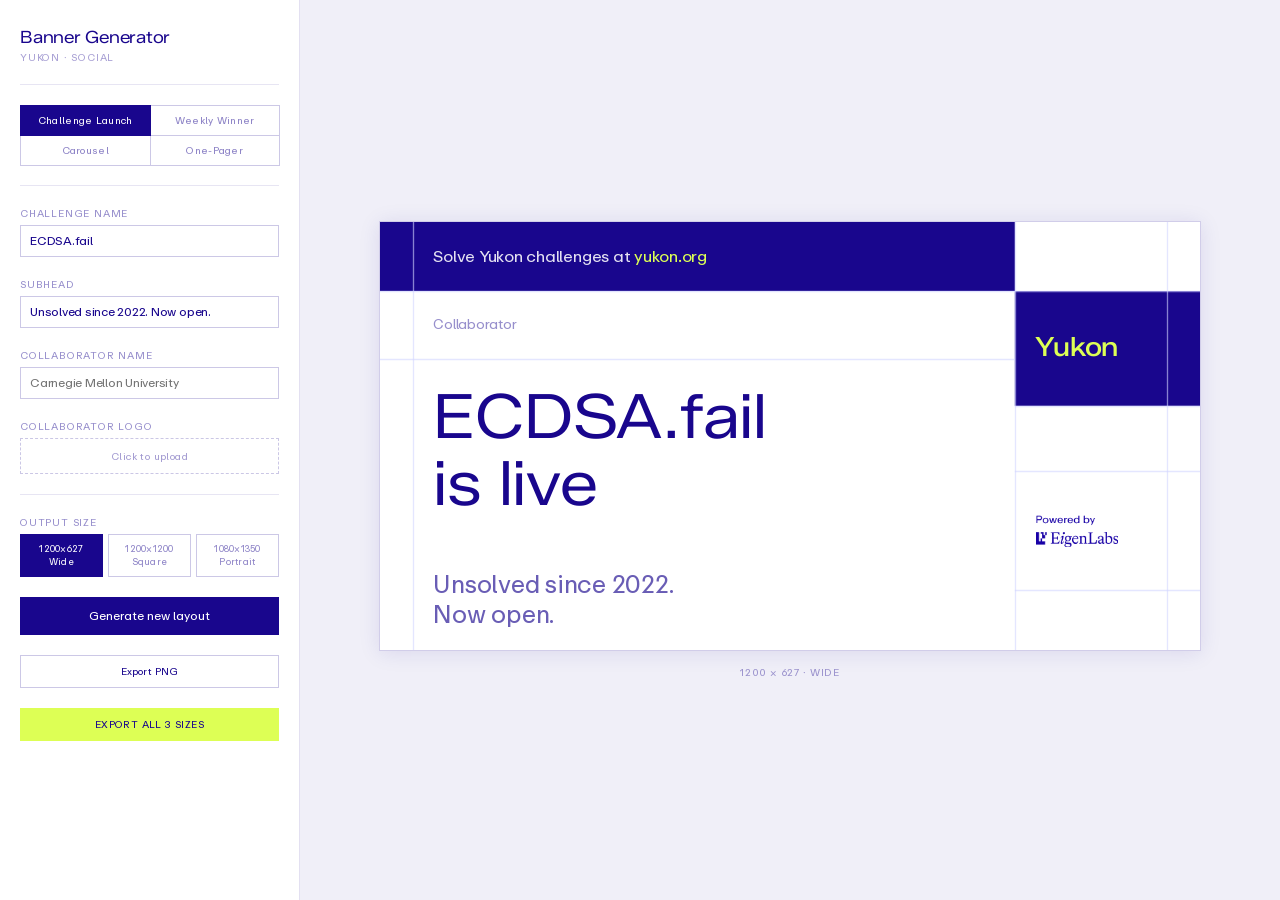
==== banner-generator.html @ fcaa17d2 "Fix carousel challenge name rendering and reduce body copy size - Replace hyphens with spaces in cha" ====
<!DOCTYPE html>
<html lang="en">
<head>
<meta charset="UTF-8">
<title>Yukon Banner Generator</title>
<style>
@font-face {
  font-family: 'Zalando Sans SemiExpanded';
  src: url('Zalando_Sans_SemiExpanded/ZalandoSansSemiExpanded-VariableFont_wght.ttf') format('truetype');
  font-weight: 100 900; font-style: normal;
}
@font-face {
  font-family: 'ABC Repro Variable';
  src: url('ABC Repro Variable/ABCReproVariable-Trial.woff2') format('woff2'),
       url('ABC Repro Variable/ABCReproVariable-Trial.ttf') format('truetype');
  font-weight: 100 900; font-style: normal;
}
@font-face {
  font-family: 'ABC Repro Mono Variable';
  src: url('ABC Repro Mono Variable/ABCReproMonoVariable-Trial.woff2') format('woff2'),
       url('ABC Repro Mono Variable/ABCReproMonoVariable-Trial.ttf') format('truetype');
  font-weight: 100 900; font-style: normal;
}
*, *::before, *::after { box-sizing: border-box; margin: 0; padding: 0; }
body {
  background: #f0eff8; color: #19068d;
  font-family: 'ABC Repro Variable', sans-serif;
  font-size: 12px; line-height: 1.4; letter-spacing: -0.02em;
  -webkit-font-smoothing: antialiased; min-height: 100vh;
}
.app { display: grid; grid-template-columns: 300px 1fr; min-height: 100vh; }
.sidebar {
  background: #fff; border-right: 1px solid rgba(25,6,141,0.12);
  padding: 28px 20px 32px; display: flex; flex-direction: column; gap: 20px;
  overflow-y: auto; position: sticky; top: 0; height: 100vh;
}
.brand { display: flex; flex-direction: column; gap: 3px; }
.brand-name { font-family: 'Zalando Sans SemiExpanded', sans-serif; font-size: 17px; font-weight: 400; line-height: 1.1; color: #19068d; }
.brand-sub { font-size: 10px; letter-spacing: 0.08em; text-transform: uppercase; color: rgba(25,6,141,0.38); }
hr { border: none; border-top: 1px solid rgba(25,6,141,0.1); }
.mode-tabs { display: grid; grid-template-columns: 1fr 1fr; }
.mode-btn {
  padding: 8px 5px; border: 1px solid rgba(25,6,141,0.22); background: #fff;
  color: rgba(25,6,141,0.5); font-family: 'ABC Repro Variable', sans-serif;
  font-size: 10px; letter-spacing: 0.03em; cursor: pointer; text-align: center;
  margin-right: -1px; margin-bottom: -1px;
}
.mode-btn.on { border-color: #19068d; background: #19068d; color: #fff; z-index: 1; position: relative; }
.field { display: flex; flex-direction: column; gap: 5px; }
.field label { font-size: 10px; letter-spacing: 0.08em; text-transform: uppercase; color: rgba(25,6,141,0.45); }
input[type="text"] {
  border: 1px solid rgba(25,6,141,0.22); background: #fff; color: #19068d;
  font-family: 'ABC Repro Variable', sans-serif; font-size: 12px; letter-spacing: -0.02em;
  padding: 7px 9px; outline: none; border-radius: 0; -webkit-appearance: none; width: 100%;
}
input[type="text"]:focus { border-color: #19068d; }
.size-row { display: flex; gap: 5px; }
.size-btn {
  flex: 1; padding: 7px 4px; border: 1px solid rgba(25,6,141,0.22); background: #fff;
  color: rgba(25,6,141,0.5); font-family: 'ABC Repro Variable', sans-serif;
  font-size: 9px; letter-spacing: 0.03em; cursor: pointer; text-align: center; line-height: 1.5;
}
.size-btn.on { border-color: #19068d; background: #19068d; color: #fff; }
.logo-drop {
  border: 1px dashed rgba(25,6,141,0.22); padding: 10px 12px; cursor: pointer;
  text-align: center; color: rgba(25,6,141,0.4); font-size: 10px; letter-spacing: 0.04em;
}
.logo-drop:hover { border-color: #19068d; }
.logo-thumb { max-height: 28px; max-width: 110px; display: block; margin: 7px auto 0; }
input[type="file"] { display: none; }
.btn-gen {
  width: 100%; padding: 11px; background: #19068d; color: #fff; border: none;
  font-family: 'ABC Repro Variable', sans-serif; font-size: 12px; cursor: pointer; letter-spacing: 0;
}
.btn-gen:hover { background: #0f0460; }
.btn-row { display: flex; gap: 6px; }
.btn-out {
  flex: 1; padding: 9px 6px; background: transparent; color: #19068d;
  border: 1px solid rgba(25,6,141,0.22); font-family: 'ABC Repro Variable', sans-serif;
  font-size: 10px; cursor: pointer; letter-spacing: 0.02em; text-align: center;
}
.btn-out:hover { border-color: #19068d; background: rgba(25,6,141,0.04); }
.btn-all {
  width: 100%; padding: 10px; background: #DDFF55; color: #19068d; border: none;
  font-family: 'ABC Repro Variable', sans-serif; font-size: 10px; cursor: pointer;
  letter-spacing: 0.04em; text-transform: uppercase;
}
.btn-all:hover { background: #ccee44; }
.main {
  display: flex; flex-direction: column; align-items: center; justify-content: center;
  padding: 32px 24px; min-height: 100vh; gap: 14px;
}
.canvas-wrap { line-height: 0; }
#preview {
  display: block; max-width: 100%; max-height: calc(100vh - 100px);
  border: 1px solid rgba(25,6,141,0.14); box-shadow: 0 2px 20px rgba(25,6,141,0.1);
}
.preview-meta {
  font-size: 10px; letter-spacing: 0.06em; text-transform: uppercase;
  color: rgba(25,6,141,0.4); text-align: center;
}
/* Winner form styles */
.winner-inputs { display: flex; flex-direction: column; gap: 5px; }
.winner-row { display: grid; grid-template-columns: 22px 1fr 60px 64px; gap: 4px; align-items: center; }
.winner-rank { font-size: 10px; color: rgba(25,6,141,0.4); text-align: center; }
.winner-row input { padding: 5px 7px; font-size: 11px; }
.raffle-row { display: grid; grid-template-columns: 1fr 64px; gap: 4px; align-items: center; margin-bottom: 4px; }
.raffle-row input { padding: 5px 7px; font-size: 11px; }
.raffle-del {
  background: transparent; border: 1px solid rgba(25,6,141,0.18); color: rgba(25,6,141,0.4);
  cursor: pointer; font-size: 13px; line-height: 1; padding: 3px 5px; font-family: inherit;
}
.raffle-del:hover { border-color: #19068d; color: #19068d; }
.btn-add {
  background: transparent; border: 1px dashed rgba(25,6,141,0.22); color: rgba(25,6,141,0.5);
  cursor: pointer; font-family: 'ABC Repro Variable', sans-serif; font-size: 10px;
  padding: 6px 10px; width: 100%; letter-spacing: 0.02em; margin-top: 2px;
}
.btn-add:hover { border-color: #19068d; color: #19068d; }
</style>
</head>
<body>
<div class="app">

<aside class="sidebar">
  <div class="brand">
    <div class="brand-name">Banner Generator</div>
    <div class="brand-sub">Yukon · Social</div>
  </div>
  <hr>
  <div class="mode-tabs">
    <button class="mode-btn on" data-mode="launch"    onclick="setMode('launch')">Challenge Launch</button>
    <button class="mode-btn"    data-mode="winner"   onclick="setMode('winner')">Weekly Winner</button>
    <button class="mode-btn"    data-mode="carousel" onclick="setMode('carousel')">Carousel</button>
    <button class="mode-btn"    data-mode="onepager" onclick="setMode('onepager')">One-Pager</button>
  </div>
  <hr>

  <!-- Challenge Launch fields -->
  <div id="launchFields" style="display:flex;flex-direction:column;gap:20px;">
    <div class="field">
      <label>Challenge name</label>
      <input type="text" id="fName" placeholder="ECDSA.fail" value="ECDSA.fail">
    </div>
    <div class="field">
      <label>Subhead</label>
      <input type="text" id="fSub" placeholder="Unsolved since 2022. Now open." value="Unsolved since 2022. Now open.">
    </div>
    <div class="field">
      <label>Collaborator name</label>
      <input type="text" id="fCollab" placeholder="Carnegie Mellon University" value="">
    </div>
    <div class="field">
      <label>Collaborator logo</label>
      <div class="logo-drop" id="logoDrop" onclick="document.getElementById('logoFile').click()">
        <span id="logoLabel">Click to upload</span>
        <img id="logoThumb" class="logo-thumb" style="display:none">
      </div>
      <input type="file" id="logoFile" accept="image/*">
      <div id="logoControls" style="display:none;margin-top:7px;">
        <div style="display:flex;align-items:center;gap:8px;">
          <span style="font-size:10px;color:rgba(25,6,141,0.5);white-space:nowrap;">Logo size</span>
          <input type="range" id="logoScale" min="50" max="300" value="100" step="5" style="flex:1;" oninput="document.getElementById('logoScaleVal').textContent=this.value+'%';rerender()">
          <span id="logoScaleVal" style="font-size:10px;color:rgba(25,6,141,0.5);width:32px;">100%</span>
        </div>
        <button id="logoRemove" onclick="removeCollabLogo()" style="margin-top:5px;padding:4px 10px;font-size:11px;border:1px solid #c00;color:#c00;background:none;border-radius:3px;cursor:pointer;">Remove logo</button>
      </div>
    </div>
  </div>

  <!-- Weekly Winner fields -->
  <div id="winnerFields" style="display:none;flex-direction:column;gap:20px;">
    <div class="field">
      <label>Date range</label>
      <input type="text" id="wDate" placeholder="Aug 12 – Aug 20" value="Aug 12 – Aug 20">
    </div>
    <div class="field">
      <label>Top winners</label>
      <div class="winner-inputs">
        <div class="winner-row">
          <span class="winner-rank">#1</span>
          <input type="text" id="w1h" placeholder="@handle" value="@i34-9">
          <input type="text" id="w1p" placeholder="$3,500" value="$3,500">
          <input type="text" id="w1pts" placeholder="12,869" value="12,869">
        </div>
        <div class="winner-row">
          <span class="winner-rank">#2</span>
          <input type="text" id="w2h" placeholder="@handle" value="@newjordan">
          <input type="text" id="w2p" placeholder="$2,000" value="$2,000">
          <input type="text" id="w2pts" placeholder="6,937" value="6,937">
        </div>
        <div class="winner-row">
          <span class="winner-rank">#3</span>
          <input type="text" id="w3h" placeholder="@handle" value="@welttowelt">
          <input type="text" id="w3p" placeholder="$1,500" value="$1,500">
          <input type="text" id="w3pts" placeholder="5,469" value="5,469">
        </div>
      </div>
    </div>
    <div class="field">
      <label>Raffle winners ($1,000 each)</label>
      <div id="raffleList"></div>
    </div>
  </div>

  <!-- Carousel fields -->
  <div id="carouselFields" style="display:none;flex-direction:column;gap:14px;">
    <div style="font-size:11px;color:rgba(25,6,141,0.6);line-height:1.5;">
      <span id="carouselCount">—</span>
    </div>
    <div style="display:flex;align-items:center;gap:6px;">
      <button class="btn-out" onclick="carouselPrev()" style="padding:7px 14px;font-size:13px;">←</button>
      <span id="carouselFrameLabel" style="flex:1;text-align:center;font-size:10px;color:rgba(25,6,141,0.5);line-height:1.4;"></span>
      <button class="btn-out" onclick="carouselNext()" style="padding:7px 14px;font-size:13px;">→</button>
    </div>
    <button class="btn-out" onclick="fetchChallenges()" style="font-size:10px;padding:6px 10px;">↻ Refresh from yukon.org</button>
  </div>

  <!-- One-Pager fields -->
  <div id="onepagerFields" style="display:none;flex-direction:column;gap:10px;">
    <div style="font-size:11px;color:rgba(25,6,141,0.6);line-height:1.5;">
      Fixed 1200×627. Compact layout (name only) auto-activates at 8+ challenges.
    </div>
    <div id="onepagerInfo" style="font-size:10px;color:rgba(25,6,141,0.4);"></div>
    <button class="btn-out" onclick="fetchChallenges()" style="font-size:10px;padding:6px 10px;">↻ Refresh from yukon.org</button>
  </div>

  <hr>
  <div class="field" id="sizeField">
    <label>Output size</label>
    <div class="size-row">
      <button class="size-btn on" data-sz="wide"     onclick="setSize('wide')">1200×627<br>Wide</button>
      <button class="size-btn"    data-sz="square"   onclick="setSize('square')">1200×1200<br>Square</button>
      <button class="size-btn"    data-sz="portrait" onclick="setSize('portrait')">1080×1350<br>Portrait</button>
    </div>
  </div>
  <button class="btn-gen" id="btnGen" onclick="generate()">Generate new layout</button>
  <div class="btn-row">
    <button class="btn-out" onclick="exportCurrent()">Export PNG</button>
  </div>
  <button class="btn-all" onclick="exportAll()">Export all 3 sizes</button>
</aside>

<main class="main">
  <div class="canvas-wrap"><canvas id="preview"></canvas></div>
  <div class="preview-meta" id="pmeta">1200 × 627 · Wide</div>
</main>

</div>
<script>
// ── Brand tokens ──────────────────────────────────────────────────────────────
const C = {
  indigo: '#19068d',
  winnerBg: '#1800a6',
  winnerRow: '#150090',
  winnerBorder: '#323dd8',
  lime:   '#DDFF55',
  white:  '#ffffff',
  grid:   'rgba(210,213,255,0.6)',
  raffleUrl: 'rgba(177,164,255,0.64)',
};
const F = {
  disp: "'Zalando Sans SemiExpanded', sans-serif",
  body: "'ABC Repro Variable', sans-serif",
  mono: "'ABC Repro Mono Variable', monospace",
};
const EXPORT_SCALE = 4;

const SIZES = {
  wide:     { w: 1200, h: 627,  label: '1200 × 627 · Wide' },
  square:   { w: 1200, h: 1200, label: '1200 × 1200 · Square' },
  portrait: { w: 1080, h: 1350, label: '1080 × 1350 · Portrait' },
};

// ── State ─────────────────────────────────────────────────────────────────────
let activeMode       = 'launch';
let activeSz         = 'wide';
let collabImg        = null;
let eigenImg         = null;
let poweredByImg     = null;
let currentLayout    = null;
let fontsReady       = false;
let challenges       = [];
let carouselFrameIdx = 0;

// ── Randomisation helpers ─────────────────────────────────────────────────────
const rnd    = (a, b) => a + Math.random() * (b - a);
const rndInt = (a, b) => Math.floor(rnd(a, b + 0.999));
const pick   = arr   => arr[Math.floor(Math.random() * arr.length)];

// ── Layout generation (Challenge Launch) ─────────────────────────────────────
// ym always anchors the sidebar. One of {em, co} is placed in the right column
// so all three tiles land in genuinely different canvas regions every generation.
// Every grid line terminates at a canvas edge — no floating ends.
function generateLayout(szId) {
  const { w, h } = SIZES[szId];
  const PAD = 48;

  const TS = szId === 'wide'
    ? { hl: 90,  sh: 36, sm: 24, co: 20, wm: 39 }
    : szId === 'square'
    ? { hl: 108, sh: 43, sm: 24, co: 23, wm: 49 }
    : { hl: 100, sh: 40, sm: 24, co: 23, wm: 45 };

  const sbSide  = pick(['left', 'right']);
  const ctaSide = pick(['top', 'bottom']);

  const sbRange  = { wide: [240, 320], square: [280, 380], portrait: [260, 350] }[szId];
  const ctaRange = { wide: [85, 105],  square: [100, 140], portrait: [100, 140] }[szId];

  const sbW  = rndInt(...sbRange);
  const ctaH = rndInt(...ctaRange);

  const sbX          = sbSide === 'left' ? 0 : w - sbW;
  const sbEdge       = sbSide === 'left' ? sbW : sbX;
  const hlX          = sbSide === 'left' ? sbW : 0;
  const hlW          = w - sbW;
  const ctaY         = ctaSide === 'bottom' ? h - ctaH : 0;
  const ctaBoundaryY = ctaSide === 'bottom' ? h - ctaH : ctaH;
  const sbY          = ctaSide === 'top'    ? ctaH : 0;
  const ncH          = h - ctaH;

  // ── Tile distribution ─────────────────────────────────────────────────────────
  // ym stays in the sidebar. em always stays in the sidebar (narrower cell).
  // co goes to the right column so the three tiles span both halves of the canvas.
  const emInRight   = false;
  const sidebarTile = emInRight ? 'co' : 'em';
  const rightTile   = emInRight ? 'em' : 'co';

  // ── Section counts — target 9 or 10 total cells ──────────────────────────────
  const nLeftEmpty  = rndInt(1, 2); // empty rows in sidebar
  // nRightEmpty is deferred until after hlSectionH so we know the actual space available
  const nLeft       = 2 + nLeftEmpty;  // ym + sidebarTile + empties (3–4)
  const totalTarget = rndInt(9, 10);

  // ── Headline section height ────────────────────────────────────────────────────
  const textBlockMinH = Math.ceil(
    PAD + TS.hl * 0.75
    + TS.hl * 1.08 * 2
    + 32
    + TS.sh * 1.2 * 2
    + 24
  );
  const rightTileMinH = Math.max(100, Math.round(ncH * 0.12));
  const areaMinH   = Math.round(0.40 * w * h / hlW);
  const areaMaxH   = Math.round(0.55 * w * h / hlW);
  const minHlH     = Math.max(areaMinH, textBlockMinH);
  const maxHlH     = Math.min(areaMaxH, ncH - rightTileMinH, Math.round(h * 0.84));
  const hlSectionH = Math.min(
    rndInt(Math.min(minHlH, maxHlH), Math.max(minHlH, maxHlH)),
    ncH - rightTileMinH
  );

  // ── Right column: headline + one content tile + empty sections ────────────────
  const rightRemH = ncH - hlSectionH;
  // Determine nRightEmpty based on actual remaining space (each empty needs ≥48px)
  const nRightEmpty = Math.min(rndInt(1, 2), Math.max(0, Math.floor((rightRemH - rightTileMinH) / 48)));
  const nRight      = 2 + nRightEmpty;
  const nVSplits    = Math.max(0, totalTarget - nLeft - nRight - 1);
  const rightTileH  = Math.max(rightTileMinH, Math.min(
    Math.round(rightRemH * rnd(0.40, 0.65)),
    rightRemH - nRightEmpty * 48
  ));
  const rightEmptyTH = Math.max(0, rightRemH - rightTileH);
  const rightEW = Array.from({ length: nRightEmpty }, () => rnd(0.4, 1.6));
  const totalREW = rightEW.reduce((a, b) => a + b, 0) || 1;
  const rightEH = rightEW.map(wt => Math.round(rightEmptyTH * wt / totalREW));
  if (rightEH.length > 0) rightEH[rightEH.length - 1] += rightEmptyTH - rightEH.reduce((a, b) => a + b, 0);

  // Shuffle right column order; prevent headline from being the very last section
  const rTypes = ['hl', rightTile, ...Array(nRightEmpty).fill('empty')];
  for (let i = rTypes.length - 1; i > 0; i--) {
    const j = Math.floor(Math.random() * (i + 1));
    [rTypes[i], rTypes[j]] = [rTypes[j], rTypes[i]];
  }
  if (rTypes[rTypes.length - 1] === 'hl' && rTypes.length > 2) {
    const si = Math.floor(Math.random() * (rTypes.length - 1));
    [rTypes[rTypes.length - 1], rTypes[si]] = [rTypes[si], rTypes[rTypes.length - 1]];
  }

  let ry = sbY, rei = 0;
  const rightSections = rTypes.map(type => {
    const secH = type === 'hl' ? hlSectionH
               : type === rightTile ? rightTileH
               : rightEH[rei++];
    const sec = { type, y: ry, h: secH };
    ry += secH;
    return sec;
  });
  const hlSect        = rightSections.find(s => s.type === 'hl');
  const rightTileSect = rightSections.find(s => s.type === rightTile);

  // ── Left column: ym + one content tile + empty sections ───────────────────────
  const nLBefore = rndInt(0, Math.min(2, nLeftEmpty));
  const nLRem1   = nLeftEmpty - nLBefore;
  const nLMid    = rndInt(0, Math.min(1, nLRem1));
  const nLAfter  = nLRem1 - nLMid;
  const leftTypes = [
    ...Array(nLBefore).fill('empty'), 'ym',
    ...Array(nLMid).fill('empty'), sidebarTile,
    ...Array(nLAfter).fill('empty'),
  ];
  const leftW   = leftTypes.map(t => t === 'empty' ? rnd(0.8, 1.5) : rnd(1.4, 2.2));
  const totalLW = leftW.reduce((a, b) => a + b, 0);
  const leftH   = leftW.map(wt => Math.round(ncH * wt / totalLW));
  leftH[leftH.length - 1] += ncH - leftH.reduce((a, b) => a + b, 0);

  // Enforce Yukon tile is horizontal: height must be strictly less than its width (sbW)
  const ymIdx = leftTypes.indexOf('ym');
  if (leftH[ymIdx] >= sbW) {
    const excess = leftH[ymIdx] - (sbW - 4);
    leftH[ymIdx] = sbW - 4;
    // Redistribute excess to the last empty section in the sidebar
    const emptyIdxs = leftTypes.map((t, i) => t === 'empty' ? i : -1).filter(i => i >= 0);
    const adjustIdx = emptyIdxs.length > 0 ? emptyIdxs[emptyIdxs.length - 1] : leftTypes.length - 1;
    leftH[adjustIdx] += excess;
  }

  let ly = sbY;
  const leftSections = leftTypes.map((type, i) => {
    const sec = { type, y: ly, h: leftH[i] };
    ly += leftH[i];
    return sec;
  });
  const ymSect          = leftSections.find(s => s.type === 'ym');
  const sidebarTileSect = leftSections.find(s => s.type === sidebarTile);

  // ── Resolve em/co tile geometry ───────────────────────────────────────────────
  const emSect  = emInRight ? rightTileSect : sidebarTileSect;
  const emTileX = emInRight ? hlX : sbX;
  const emTileW = emInRight ? hlW : sbW;
  const coSect  = emInRight ? sidebarTileSect : rightTileSect;
  const coTileX = emInRight ? sbX : hlX;
  const coTileW = emInRight ? sbW : hlW;

  // ── Text positioning ───────────────────────────────────────────────────────────
  const textEndFromBase = TS.hl * 1.08 * 2 + 32 + TS.sh * 1.2 * 2 + 24;
  const hlMinBase = hlSect.y + PAD + TS.hl * 0.75;
  const hlMaxBase = Math.max(hlMinBase, hlSect.y + hlSect.h - textEndFromBase);
  const hlTextY   = rnd(hlMinBase, hlMaxBase);
  const ctaTextCY = ctaSide === 'bottom' ? h - ctaH / 2 : ctaH / 2;

  // All copy: flush left, 30px from nearest bounding grid line, 48px from canvas edge.
  // The margin lines (PAD and w-PAD) run full-height and are the bounding lines:
  //   sbSide='left'  → col left bound = sbEdge=hlX, col right bound = w-PAD
  //   sbSide='right' → col left bound = PAD,        col right bound = sbEdge
  const textLeftLine  = sbSide === 'left' ? hlX     : PAD;
  const textRightLine = sbSide === 'left' ? w - PAD : hlX + hlW;
  const hlTextX    = textLeftLine  + 30;
  const hlTextMaxW = Math.max(1, textRightLine - 30 - hlTextX);

  // ── Grid lines ─────────────────────────────────────────────────────────────────
  const gridLines = [];
  gridLines.push({ type: 'v', pos: sbEdge });
  gridLines.push({ type: 'v', pos: PAD });       // left margin — 48px from left edge
  gridLines.push({ type: 'v', pos: w - PAD });   // right margin — 48px from right edge
  gridLines.push({ type: 'h', pos: ctaBoundaryY, x1: 0, x2: w });
  for (let i = 1; i < leftSections.length; i++)
    gridLines.push({ type: 'h', pos: leftSections[i].y, x1: sbX, x2: sbX + sbW });
  for (let i = 1; i < rightSections.length; i++)
    gridLines.push({ type: 'h', pos: rightSections[i].y, x1: hlX, x2: hlX + hlW });

  // Vertical splits: right column empty sections, right portion of column (clears headline text)
  const eligible = rightSections.filter(s => s.type === 'empty');
  eligible.sort(() => Math.random() - 0.5);
  const placedVerts = [sbEdge, PAD, w - PAD]; // include margin lines in exclusion set
  const splitMinX = hlX + Math.round(hlW * 0.72);
  const splitMaxX = hlX + hlW - 30;
  for (let i = 0; i < Math.min(nVSplits, eligible.length); i++) {
    let placed = false;
    for (let attempt = 0; attempt < 30; attempt++) {
      const candidateX = Math.round(rnd(splitMinX, splitMaxX));
      const minDist = Math.min(...placedVerts.map(x => Math.abs(x - candidateX)));
      if (minDist >= 120) {
        gridLines.push({ type: 'v', pos: candidateX });
        placedVerts.push(candidateX);
        placed = true;
        break;
      }
    }
    if (!placed) break;
  }

  // Post-processing: drop any H line within 48px of another H line with overlapping x-range
  {
    const MIN_GAP = 48;
    const hAll = gridLines.filter(l => l.type === 'h').sort((a, b) => a.pos - b.pos);
    const vAll = gridLines.filter(l => l.type === 'v');
    const kept = [];
    for (const line of hAll) {
      const lx1 = line.x1 ?? 0, lx2 = line.x2 ?? w;
      const clash = kept.some(k => {
        const kx1 = k.x1 ?? 0, kx2 = k.x2 ?? w;
        return lx1 < kx2 && kx1 < lx2 && line.pos - k.pos < MIN_GAP;
      });
      if (!clash) kept.push(line);
    }
    gridLines.length = 0;
    gridLines.push(...kept, ...vAll);
  }

  return {
    szId, w, h, PAD, TS, sbSide,
    sbX, sbW, sbEdge, hlX, hlW,
    ym: { x: sbX,     y: ymSect.y,  w: sbW,     h: ymSect.h  },
    em: { x: emTileX, y: emSect.y,  w: emTileW, h: emSect.h  },
    co: { x: coTileX, y: coSect.y,  w: coTileW, h: coSect.h  },
    hl: { x: hlX,     y: hlSect.y,  w: hlW,     h: hlSect.h  },
    ct: { x: hlX,     y: ctaY,      w: hlW,     h: ctaH       },
    hlText:  { x: hlTextX, maxW: hlTextMaxW, y: hlTextY },
    shText:  { x: hlTextX, maxW: hlTextMaxW },
    ctaText: { x: textLeftLine + 30, cy: ctaTextCY },
    elH: szId === 'wide' ? 49 : 64,
    gridLines,
  };
}

// ── Text helpers ──────────────────────────────────────────────────────────────
function setFont(ctx, wt, sz, fam, s) { ctx.font = `${wt} ${sz * s}px ${fam}`; }

function wrapText(ctx, text, maxPx) {
  const words = text.split(' ');
  const lines = []; let cur = '';
  for (const word of words) {
    const test = cur ? `${cur} ${word}` : word;
    if (ctx.measureText(test).width > maxPx && cur) { lines.push(cur); cur = word; }
    else cur = test;
  }
  if (cur) lines.push(cur);
  return lines;
}

function fitText(ctx, text, wt, fam, maxSz, minSz, maxW, maxLines, s) {
  for (let sz = maxSz; sz >= minSz; sz -= 2) {
    setFont(ctx, wt, sz, fam, s);
    const lines = wrapText(ctx, text, maxW * s);
    if (lines.length <= maxLines) return { sz, lines };
  }
  setFont(ctx, wt, minSz, fam, s);
  return { sz: minSz, lines: wrapText(ctx, text, maxW * s) };
}

// Draw wrapped text lines centered vertically around (leftX, centerY)
function drawTextBlock(ctx, text, leftX, centerY, maxW, fontSize, lineHeight, s) {
  const lines = wrapText(ctx, text, maxW * s);
  const lhPx  = fontSize * lineHeight * s;
  let y = centerY * s - (lines.length * lhPx) / 2 + lhPx / 2;
  ctx.textBaseline = 'middle';
  ctx.textAlign    = 'left';
  for (const line of lines) { ctx.fillText(line, leftX * s, y); y += lhPx; }
}

// ── Challenge Launch renderer ─────────────────────────────────────────────────
function renderBanner(canvas, layout, content, s) {
  const { w, h, PAD, TS, sbSide } = layout;
  // Flush-left anchors: 30px from bounding grid line (margin lines + column separator)
  const sbStartX = ((sbSide === 'left' ? PAD : layout.sbEdge) + 30);  // sidebar left anchor (layout units)
  const sbEndX   = ((sbSide === 'left' ? layout.sbEdge : w - PAD) - 30); // sidebar right limit
  canvas.width  = Math.round(w * s);
  canvas.height = Math.round(h * s);
  const ctx = canvas.getContext('2d');

  // White background
  ctx.fillStyle = C.white;
  ctx.fillRect(0, 0, canvas.width, canvas.height);

  // Yukon tile — indigo fill
  const ym = layout.ym;
  ctx.fillStyle = C.indigo;
  ctx.fillRect(ym.x * s, ym.y * s, ym.w * s, ym.h * s);

  // CTA tile — indigo fill (full width strip)
  const ct = layout.ct;
  ctx.fillRect(ct.x * s, ct.y * s, ct.w * s, ct.h * s);

  // Pre-measure headline text so vertical lines that cut through copy can be skipped
  const hlT = layout.hlText;
  const hlLine1 = content.name || 'Challenge';
  const hlLine2 = 'is live';
  {
    let sz = TS.hl;
    const minSz = Math.round(TS.hl * 0.70);
    setFont(ctx, 400, sz, F.disp, s);
    while (sz > minSz && ctx.measureText(hlLine1).width > hlT.maxW * s) { sz -= 2; setFont(ctx, 400, sz, F.disp, s); }
  }
  const hlTextExcludeX1 = hlT.x * s;
  const hlTextExcludeX2 = hlT.x * s + Math.max(ctx.measureText(hlLine1).width, ctx.measureText(hlLine2).width) + 20 * s;

  // Grid lines — structural tile boundaries + interior accent lines
  ctx.strokeStyle = C.grid;
  ctx.lineWidth = 1.95 * s;
  for (const gl of layout.gridLines) {
    const p = Math.round(gl.pos * s) + 0.5;
    ctx.beginPath();
    if (gl.type === 'v') {
      // Skip vertical lines that cut through the headline/subhead copy zone
      if (p >= hlTextExcludeX1 && p <= hlTextExcludeX2) continue;
      ctx.moveTo(p, gl.y1 != null ? gl.y1 * s : 0);
      ctx.lineTo(p, gl.y2 != null ? gl.y2 * s : canvas.height);
    } else {
      ctx.moveTo(gl.x1 != null ? gl.x1 * s : 0, p);
      ctx.lineTo(gl.x2 != null ? gl.x2 * s : canvas.width, p);
    }
    ctx.stroke();
  }

  // Yukon wordmark — lime text, flush left in Yukon tile
  setFont(ctx, 500, TS.wm, F.disp, s);
  ctx.fillStyle = C.lime;
  ctx.textAlign = 'left';
  ctx.textBaseline = 'middle';
  ctx.fillText('Yukon', sbStartX * s, (ym.y + ym.h / 2) * s);

  // EigenLabs lockup — flush left in EigenLabs tile, capped to tile right limit
  const em = layout.em;
  if (eigenImg && eigenImg.naturalWidth > 0) {
    const imgH = layout.elH * s;
    const maxImgW = (sbEndX - sbStartX) * s;
    const imgW = Math.min(eigenImg.naturalWidth * (imgH / eigenImg.naturalHeight), maxImgW);
    const imgX = sbStartX * s;
    const imgY = (em.y + em.h / 2) * s - imgH / 2;
    ctx.drawImage(eigenImg, imgX, imgY, imgW, imgH);
  } else {
    setFont(ctx, 400, Math.round(layout.elH * 0.48), F.body, s);
    ctx.fillStyle = 'rgba(25,6,141,0.4)';
    ctx.textAlign = 'left';
    ctx.textBaseline = 'middle';
    ctx.fillText('Powered by EigenLabs', sbStartX * s, (em.y + em.h / 2) * s);
  }

  // Collaborator — label always shown; logo (if any) placed inline to its right
  const co = layout.co;
  {
    const coMidY     = (co.y + co.h / 2) * s;
    const coTxtX     = layout.hlText.x * s;
    const coSz       = Math.max(18, TS.co);
    const label      = content.collab || 'Collaborator';
    const labelAlpha = content.collab ? '0.65' : '0.45';
    setFont(ctx, 400, coSz, F.body, s);
    ctx.textAlign    = 'left';
    ctx.textBaseline = 'middle';
    ctx.fillStyle    = `rgba(25,6,141,${labelAlpha})`;
    ctx.fillText(label, coTxtX, coMidY);

    if (collabImg) {
      // Logo sits inline after the label, vertically centred on the same baseline
      const labelW    = ctx.measureText(label).width;
      const gap       = 12 * s;
      const logoScale = (parseFloat(document.getElementById('logoScale').value) || 100) / 100;
      let lh = coSz * 1.7 * s * logoScale;
      let lw = collabImg.naturalWidth * (lh / collabImg.naturalHeight);
      if (lw < 100 * s) { lw = 100 * s; lh = collabImg.naturalHeight * (lw / collabImg.naturalWidth); }
      const lx = coTxtX + labelW + gap;
      const ly = coMidY - lh / 2;
      // Tint logo to #1800A6 via offscreen canvas
      const tmp = document.createElement('canvas');
      tmp.width = Math.ceil(lw); tmp.height = Math.ceil(lh);
      const tc = tmp.getContext('2d');
      tc.drawImage(collabImg, 0, 0, lw, lh);
      tc.globalCompositeOperation = 'source-in';
      tc.fillStyle = '#1800A6';
      tc.fillRect(0, 0, lw, lh);
      ctx.drawImage(tmp, lx, ly);
    }
  }

  // Headline — forced 2-line split (hlT/hlLine1/hlLine2 declared above for grid exclusion)
  // Reduce font size only if challenge name overflows section width
  let hlSz = TS.hl;
  const minHlSz = Math.round(TS.hl * 0.70);
  setFont(ctx, 400, hlSz, F.disp, s);
  while (hlSz > minHlSz && ctx.measureText(hlLine1).width > hlT.maxW * s) {
    hlSz -= 2;
    setFont(ctx, 400, hlSz, F.disp, s);
  }
  ctx.fillStyle = C.indigo;
  ctx.textAlign = 'left';
  ctx.textBaseline = 'alphabetic';
  let curY = hlT.y * s;
  const hlLH = hlSz * 1.08 * s;
  let hlActualW = 0;
  for (const line of [hlLine1, hlLine2]) {
    hlActualW = Math.max(hlActualW, ctx.measureText(line).width);
    ctx.fillText(line, hlT.x * s, curY);
    curY += hlLH;
  }

  // Subhead — ABC Repro, 2 lines split by sentence ('. '), clamped to headline width
  if (content.sub) {
    const shT = layout.shText;
    setFont(ctx, 400, TS.sh, F.body, s);
    ctx.fillStyle = 'rgba(25,6,141,0.65)';
    ctx.textAlign = 'left';
    ctx.textBaseline = 'alphabetic';

    const maxShW = Math.min(shT.maxW * s, hlActualW || shT.maxW * s);
    const clampLine = txt => {
      while (txt.length > 8 && ctx.measureText(txt).width > maxShW) txt = txt.slice(0, -4) + '…';
      return txt;
    };

    const dotIdx = content.sub.indexOf('. ');
    const shLines = dotIdx !== -1
      ? [content.sub.slice(0, dotIdx + 1), content.sub.slice(dotIdx + 2)]
      : wrapText(ctx, content.sub, maxShW).slice(0, 2);

    const shLH = TS.sh * 1.2 * s;
    let shY = curY + 32 * s;
    for (const line of shLines) {
      if (line.trim()) { ctx.fillText(clampLine(line), shT.x * s, shY); shY += shLH; }
    }
  }

  // CTA text — white on indigo, 18px (wide) / 23px (sq+pt)
  const ctaT = layout.ctaText;
  const pre = 'Solve Yukon challenges at ';
  const url = 'yukon.org';
  setFont(ctx, 400, TS.sm, F.body, s);
  ctx.textAlign = 'left';
  ctx.textBaseline = 'middle';
  ctx.fillStyle = 'rgba(255,255,255,0.88)';
  ctx.fillText(pre, ctaT.x * s, ctaT.cy * s);
  const preW = ctx.measureText(pre).width;
  ctx.fillStyle = C.lime;
  ctx.fillText(url, ctaT.x * s + preW, ctaT.cy * s);
}

// ── Weekly Winner renderer ────────────────────────────────────────────────────

// Fixed grid lines per size (from Figma)
const WINNER_GRIDS = {
  wide: [
    { type:'v', x:48,   y1:0,   y2:627 },
    { type:'v', x:825,  y1:0,   y2:627 },
    { type:'v', x:1152, y1:0,   y2:627 },
    { type:'h', y:169,  x1:825, x2:1200 },
    { type:'h', y:529,  x1:0,   x2:1200 },
  ],
  square: [
    { type:'v', x:48,   y1:0,    y2:1200 },
    { type:'v', x:847,  y1:0,    y2:374  },
    { type:'v', x:1152, y1:0,    y2:1200 },
    { type:'h', y:203,  x1:847,  x2:1200 },
    { type:'h', y:374,  x1:0,    x2:1200 },
    { type:'h', y:923,  x1:0,    x2:1200 },
    { type:'h', y:1083, x1:0,    x2:1200 },
  ],
  portrait: [
    { type:'v', x:42,   y1:0,    y2:1350 },
    { type:'v', x:771,  y1:0,    y2:444  },
    { type:'v', x:1049, y1:0,    y2:1350 },
    { type:'h', y:263,  x1:771,  x2:1080 },
    { type:'h', y:442,  x1:0,    x2:1080 },
    { type:'h', y:983,  x1:0,    x2:1080 },
    { type:'h', y:1212, x1:0,    x2:1080 },
  ],
};

function renderWinnerBanner(canvas, szId, wc, s) {
  const { w, h } = SIZES[szId];
  canvas.width  = Math.round(w * s);
  canvas.height = Math.round(h * s);
  const ctx = canvas.getContext('2d');
  const p = v => v * s;

  // Background
  ctx.fillStyle = C.winnerBg;
  ctx.fillRect(0, 0, canvas.width, canvas.height);

  // Grid lines
  ctx.strokeStyle = '#323DD8';
  ctx.lineWidth = 1.5 * s;
  for (const gl of WINNER_GRIDS[szId]) {
    ctx.beginPath();
    if (gl.type === 'v') {
      const x = Math.round(p(gl.x)) + 0.5;
      ctx.moveTo(x, p(gl.y1)); ctx.lineTo(x, p(gl.y2));
    } else {
      const y = Math.round(p(gl.y)) + 0.5;
      ctx.moveTo(p(gl.x1), y); ctx.lineTo(p(gl.x2), y);
    }
    ctx.stroke();
  }

  // Shared helper: draw text middle-aligned
  const mt = (text, x, y, sz, color, fam, wt, align) => {
    setFont(ctx, wt || 400, sz, fam || F.body, s);
    ctx.fillStyle = color; ctx.textAlign = align || 'left'; ctx.textBaseline = 'middle';
    ctx.fillText(text, p(x), p(y));
  };

  // Draw EigenLabs "Powered by" lockup
  const drawEigen = (labelCx, labelCy, labelSz, logoX, logoY, logoW, logoH) => {
    const img = poweredByImg || null;
    if (img) {
      // Place the combined image occupying the full label+logo footprint
      const imgTop = labelCy - labelSz * 0.9;
      const imgH   = (logoY + logoH) - imgTop;
      const imgW   = img.naturalWidth * (imgH * s / img.naturalHeight) / s;
      ctx.drawImage(img, p(logoX), p(imgTop), p(imgW), p(imgH));
    } else {
      // Fallback: separate text + eigenImg
      setFont(ctx, 400, labelSz, F.body, s);
      ctx.fillStyle = 'rgba(255,255,255,0.65)';
      ctx.textAlign = 'center'; ctx.textBaseline = 'middle';
      ctx.fillText('Powered by', p(labelCx), p(labelCy));
      if (eigenImg) ctx.drawImage(eigenImg, p(logoX), p(logoY), p(logoW), p(logoH));
    }
  };

  // Draw footer with muted URL
  const drawFooter = (x, cy, sz) => {
    const pre = 'Solve Yukon challenges at ';
    const url = 'yukon.org';
    setFont(ctx, 400, sz, F.body, s);
    ctx.textBaseline = 'middle'; ctx.textAlign = 'left';
    ctx.fillStyle = C.white;
    ctx.fillText(pre, p(x), p(cy));
    const preW = ctx.measureText(pre).width;
    ctx.fillStyle = C.raffleUrl;
    ctx.fillText(url, p(x) + preW, p(cy));
  };

  // Draw a winner table row
  const drawRow = (rowX, rowY, rowW, rowH, accentW, rank, handle, prize, pts,
                   rankX, nameX, prizeX, ptsX, textY, rankSz, dataSz) => {
    ctx.fillStyle = C.winnerRow;
    ctx.fillRect(p(rowX), p(rowY), p(rowW), p(rowH));
    ctx.strokeStyle = C.winnerBorder;
    ctx.lineWidth = 1.2 * s;
    ctx.strokeRect(p(rowX) + 0.5, p(rowY) + 0.5, p(rowW) - 1, p(rowH) - 1);
    ctx.fillStyle = C.lime;
    ctx.fillRect(p(rowX), p(rowY), p(accentW), p(rowH));
    // Rank
    setFont(ctx, 500, rankSz, F.disp, s);
    ctx.fillStyle = C.lime; ctx.textAlign = 'left'; ctx.textBaseline = 'middle';
    ctx.fillText(rank, p(rankX), p(textY));
    // Handle
    setFont(ctx, 400, dataSz, F.body, s);
    ctx.fillStyle = C.lime; ctx.textAlign = 'left'; ctx.textBaseline = 'middle';
    ctx.fillText(handle, p(nameX), p(textY));
    ctx.fillText(prize,  p(prizeX), p(textY));
    ctx.fillText(pts,    p(ptsX),   p(textY));
  };

  // ── Wide layout ───────────────────────────────────────────────────────────
  if (szId === 'wide') {
    // Date
    mt(wc.dateRange, 79, 53.5, 20, C.lime);
    // Headline
    mt('Yukon Weekly Winner', 71, 110, 64, C.lime, F.disp);
    // EigenLabs
    drawEigen(886, 94.67, 12, 852, 111.4, 140, 26);
    // Table headers
    setFont(ctx, 400, 15, F.body, s);
    ctx.fillStyle = 'rgba(255,255,255,0.4)'; ctx.textAlign = 'left'; ctx.textBaseline = 'middle';
    ctx.fillText('Rank',   p(111), p(207));
    ctx.fillText('Name',   p(230), p(207));
    ctx.fillText('Prize',  p(528), p(207));
    ctx.fillText('Points', p(661), p(207));
    // Winner rows
    const wRows = [
      { top: 229.9, textY: 268.5 },
      { top: 325.2, textY: 364   },
      { top: 415.4, textY: 454   },
    ];
    const ranks = ['# 1','# 2','# 3'];
    for (let i = 0; i < 3; i++) {
      const r = wRows[i];
      drawRow(79, r.top, 682, 77.198, 17,
        ranks[i], wc.winners[i]?.handle||'', wc.winners[i]?.prize||'', wc.winners[i]?.pts||'',
        113, 230, 528, 661, r.textY, 20, 20);
    }
    // Raffle label (right column)
    const rLabelSz = 16;
    const rLH = rLabelSz * 1.3;
    mt('Raffle winners',   856, 252.9 - rLH / 2, rLabelSz, C.white);
    mt('$1,000 each',      856, 252.9 + rLH / 2, rLabelSz, C.white);
    // Raffle headers
    setFont(ctx, 400, 15, F.body, s);
    ctx.fillStyle = 'rgba(255,255,255,0.4)'; ctx.textBaseline = 'middle'; ctx.textAlign = 'left';
    ctx.fillText('Name',   p(856),  p(330));
    ctx.fillText('Points', p(1062), p(330));
    // Raffle rows
    const raffleStartY = 374.5;
    const raffleSpacing = 46;
    for (let i = 0; i < wc.raffle.length; i++) {
      const ry = raffleStartY + i * raffleSpacing;
      if (ry > 510) break; // clip to canvas
      setFont(ctx, 400, 18, F.body, s);
      ctx.fillStyle = C.white; ctx.textBaseline = 'middle'; ctx.textAlign = 'left';
      ctx.fillText(wc.raffle[i].handle, p(856),  p(ry));
      setFont(ctx, 400, 16, F.body, s);
      ctx.fillText(wc.raffle[i].pts,    p(1062), p(ry));
    }
    // Footer
    drawFooter(71, 577.6, 20);
  }

  // ── Square layout ─────────────────────────────────────────────────────────
  else if (szId === 'square') {
    // Date
    mt(wc.dateRange, 94, 89.7, 28, C.lime);
    // Headline (2 lines)
    setFont(ctx, 400, 90, F.disp, s);
    ctx.fillStyle = C.lime; ctx.textAlign = 'left'; ctx.textBaseline = 'middle';
    ctx.fillText('Yukon',         p(88), p(165));
    ctx.fillText('Weekly Winner', p(88), p(255));
    // EigenLabs
    drawEigen(937.5, 266, 15.2, 894.3, 287.2, 177.7, 33);
    // Table headers
    setFont(ctx, 400, 22.6, F.body, s);
    ctx.fillStyle = 'rgba(255,255,255,0.4)'; ctx.textAlign = 'left'; ctx.textBaseline = 'middle';
    ctx.fillText('Rank',   p(136.3), p(435.6));
    ctx.fillText('Name',   p(315.8), p(435.6));
    ctx.fillText('Prize',  p(767),   p(435.6));
    ctx.fillText('Points', p(966.1), p(435.6));
    // Winner rows
    const sqRows = [
      { top: 470.3, textY: 528.5 },
      { top: 613.9, textY: 672   },
      { top: 750,   textY: 808   },
    ];
    for (let i = 0; i < 3; i++) {
      const r = sqRows[i];
      drawRow(88, r.top, 1029, 116.5, 25.65,
        ['# 1','# 2','# 3'][i], wc.winners[i]?.handle||'', wc.winners[i]?.prize||'', wc.winners[i]?.pts||'',
        139.3, 315.8, 765.5, 966.1, r.textY, 30.2, 30.2);
    }
    // Raffle section (bottom zone: y=923 to y=1083)
    const sqRaffSz = 22;
    const sqRaffLH = sqRaffSz * 1.3;
    mt('Raffle winners', 93, 972.6, sqRaffSz, C.white);
    mt('$1,000 each',    93, 1001.2, sqRaffSz, C.white);
    // Show raffle as vertical table
    setFont(ctx, 400, 20, F.body, s);
    ctx.fillStyle = 'rgba(255,255,255,0.4)'; ctx.textBaseline = 'middle'; ctx.textAlign = 'left';
    ctx.fillText('Name',   p(343), p(952));
    ctx.fillText('Points', p(600), p(952));
    for (let i = 0; i < wc.raffle.length; i++) {
      const ry = 980 + i * 32;
      if (ry > 1070) break;
      setFont(ctx, 400, 22, F.body, s);
      ctx.fillStyle = C.white; ctx.textBaseline = 'middle'; ctx.textAlign = 'left';
      ctx.fillText(wc.raffle[i].handle, p(343), p(ry));
      setFont(ctx, 400, 20, F.body, s);
      ctx.fillText(wc.raffle[i].pts,    p(600), p(ry));
    }
    // Footer
    drawFooter(94, 1132.5, 24);
  }

  // ── Portrait layout ───────────────────────────────────────────────────────
  else {
    // Date
    mt(wc.dateRange, 84, 169.5, 25.5, C.lime);
    // Headline (2 lines)
    setFont(ctx, 400, 82, F.disp, s);
    ctx.fillStyle = C.lime; ctx.textAlign = 'left'; ctx.textBaseline = 'middle';
    ctx.fillText('Yukon',         p(79), p(262));
    ctx.fillText('Weekly Winner', p(79), p(344));
    // EigenLabs
    drawEigen(853.2, 330.2, 13.9, 813.8, 349.6, 162, 30.1);
    // Table headers
    setFont(ctx, 400, 20.6, F.body, s);
    ctx.fillStyle = 'rgba(255,255,255,0.4)'; ctx.textAlign = 'left'; ctx.textBaseline = 'middle';
    ctx.fillText('Rank',   p(120.7), p(513.9));
    ctx.fillText('Name',   p(284.4), p(513.9));
    ctx.fillText('Prize',  p(695.7), p(513.9));
    ctx.fillText('Points', p(877.3), p(513.9));
    // Winner rows
    const ptRows = [
      { top: 545.5, textY: 598.6 },
      { top: 676.5, textY: 729.6 },
      { top: 800.6, textY: 853.7 },
    ];
    for (let i = 0; i < 3; i++) {
      const r = ptRows[i];
      drawRow(76.65, r.top, 938.2, 106.2, 23.4,
        ['# 1','# 2','# 3'][i], wc.winners[i]?.handle||'', wc.winners[i]?.prize||'', wc.winners[i]?.pts||'',
        123.4, 284.4, 695.7, 877.3, r.textY, 27.5, 27.5);
    }
    // Raffle section (bottom zone)
    const ptRaffSz = 20;
    mt('Raffle winners', 83, 1053.5, ptRaffSz, C.white);
    mt('$1,000 each',    83, 1079.5, ptRaffSz, C.white);
    setFont(ctx, 400, 18, F.body, s);
    ctx.fillStyle = 'rgba(255,255,255,0.4)'; ctx.textBaseline = 'middle'; ctx.textAlign = 'left';
    ctx.fillText('Name',   p(311), p(1038));
    ctx.fillText('Points', p(560), p(1038));
    for (let i = 0; i < wc.raffle.length; i++) {
      const ry = 1065 + i * 34;
      if (ry > 1195) break;
      setFont(ctx, 400, 21, F.body, s);
      ctx.fillStyle = C.white; ctx.textBaseline = 'middle'; ctx.textAlign = 'left';
      ctx.fillText(wc.raffle[i].handle, p(311), p(ry));
      setFont(ctx, 400, 19, F.body, s);
      ctx.fillText(wc.raffle[i].pts,    p(560), p(ry));
    }
    // Footer
    drawFooter(84, 1257.3, 21.9);
  }
}

// ── Carousel renderer (1080×1080) ────────────────────────────────────────────
function renderCarouselFrame(canvas, type, challenge, frameNum, total, s) {
  const W = 1080, H = 1080;
  canvas.width  = Math.round(W * s);
  canvas.height = Math.round(H * s);
  const ctx = canvas.getContext('2d');

  ctx.fillStyle = '#1800a6';
  ctx.fillRect(0, 0, canvas.width, canvas.height);

  // Grid lines
  const seg = (x1, y1, x2, y2) => {
    ctx.beginPath();
    ctx.moveTo(Math.round(x1 * s) + 0.5, Math.round(y1 * s) + 0.5);
    ctx.lineTo(Math.round(x2 * s) + 0.5, Math.round(y2 * s) + 0.5);
    ctx.stroke();
  };
  ctx.strokeStyle = C.grid;
  ctx.lineWidth   = 1.95 * s;
  ctx.lineCap     = 'square';

  seg(0, 197, W, 197);  // H-line top of main zone
  seg(0, 907, W, 907);  // H-line bottom of main zone

  if (type === 'challenge') {
    seg(844, 0, 844, H);        // full-height V divider
  } else {
    seg(296, 0,   296, 907);    // left V (intro/end, top half)
    seg(844, 907, 844, H);      // right V stub (bottom strip)
  }

  // "Powered by EigenLabs" lockup — top-left zone (0–197)
  if (poweredByImg) {
    const lh = Math.round(78 * s);
    const lw = Math.round(poweredByImg.naturalWidth * (lh / poweredByImg.naturalHeight));
    ctx.drawImage(poweredByImg, Math.round(45 * s), Math.round(90 * s), lw, lh);
  }

  if (type === 'intro') {
    setFont(ctx, 400, 90, F.disp, s); ctx.fillStyle = C.lime;
    drawTextBlock(ctx, 'The problems worth solving, open to everyone.', 368, 462.5, 712, 90, 1.1, s);

    setFont(ctx, 400, 36, F.body, s); ctx.fillStyle = C.white;
    drawTextBlock(ctx, 'Open problems. Verified progress. Bring your agents.', 368, 767, 537, 36, 1.4, s);

    setFont(ctx, 500, 36, F.disp, s); ctx.fillStyle = C.lime;
    ctx.textAlign = 'left'; ctx.textBaseline = 'middle';
    ctx.fillText('Yukon', Math.round(905 * s), Math.round(993.5 * s));
    carouselCTA(ctx, 51, 993.5, s);

  } else if (type === 'challenge') {
    // Replace hyphens with spaces so slug-style names wrap naturally
    const displayName = challenge.name.replace(/-/g, ' ');
    const { sz: nameSz } = fitText(ctx, displayName, 400, F.disp, 90, 52, 749, 2, s);
    setFont(ctx, 400, nameSz, F.disp, s); ctx.fillStyle = C.lime;
    drawTextBlock(ctx, displayName, 69, 431.5, 749, nameSz, 1.1, s);

    setFont(ctx, 400, 33, F.body, s); ctx.fillStyle = C.white;
    drawTextBlock(ctx, challenge.description, 69, 656, 622, 33, 1.4, s);

    // Challenge counter top-right (x=844–1080, y=0–197)
    setFont(ctx, 400, 24, F.disp, s);
    ctx.textAlign = 'left'; ctx.textBaseline = 'alphabetic';
    const cl = 875, l1y = (109 + 24 * 0.72), l2y = l1y + 24 * 1.4;
    ctx.fillStyle = C.lime;
    ctx.fillText('Challenge', cl * s, l1y * s);
    const n = String(frameNum).padStart(2, '0');
    const t = String(total).padStart(2, '0');
    ctx.fillStyle = C.white;
    ctx.fillText(n, cl * s, l2y * s);
    const nw = ctx.measureText(n).width;
    ctx.fillText(' / ', cl * s + nw, l2y * s);
    ctx.fillStyle = C.lime;
    ctx.fillText(t, cl * s + nw + ctx.measureText(' / ').width, l2y * s);

    setFont(ctx, 500, 36, F.disp, s); ctx.fillStyle = C.lime;
    ctx.textAlign = 'left'; ctx.textBaseline = 'middle';
    ctx.fillText('Yukon', Math.round(69 * s), Math.round(993.5 * s));

  } else { // end
    setFont(ctx, 400, 90, F.disp, s); ctx.fillStyle = C.lime;
    drawTextBlock(ctx, 'Every result verified before it counts.', 368, 473, 651, 90, 1.05, s);

    setFont(ctx, 400, 36, F.body, s); ctx.fillStyle = C.white;
    drawTextBlock(ctx, 'Bring your hardest problem, or bring your agents to one of ours.', 368, 750, 598, 36, 1.2, s);

    setFont(ctx, 500, 36, F.disp, s); ctx.fillStyle = C.lime;
    ctx.textAlign = 'left'; ctx.textBaseline = 'middle';
    ctx.fillText('Yukon', Math.round(905 * s), Math.round(993.5 * s));
    carouselCTA(ctx, 51, 993.5, s);
  }
}

function carouselCTA(ctx, lx, cy, s) {
  const sz = 28, lhPx = sz * 1.1 * s;
  setFont(ctx, 400, sz, F.body, s);
  ctx.textBaseline = 'middle'; ctx.textAlign = 'left';
  ctx.fillStyle = C.white;
  ctx.fillText('Solve Yukon',  lx * s, cy * s - lhPx / 2);
  const pre = 'challenges at ';
  ctx.fillText(pre, lx * s, cy * s + lhPx / 2);
  ctx.fillStyle = '#b1a4ff';
  ctx.fillText('yukon.org', lx * s + ctx.measureText(pre).width, cy * s + lhPx / 2);
}

function renderCarouselFromIdx(canvas, idx, s) {
  const total = challenges.length;
  if (idx === 0)           renderCarouselFrame(canvas, 'intro',     null,                 0,   total, s);
  else if (idx > total)    renderCarouselFrame(canvas, 'end',       null,                 0,   total, s);
  else                     renderCarouselFrame(canvas, 'challenge', challenges[idx - 1], idx, total, s);
}

// ── One-Pager renderer (1200×627) ────────────────────────────────────────────
function renderOnePager(canvas, challengeList, s) {
  const W = 1200, H = 627;
  canvas.width  = Math.round(W * s);
  canvas.height = Math.round(H * s);
  const ctx = canvas.getContext('2d');

  ctx.fillStyle = '#1800a6';
  ctx.fillRect(0, 0, canvas.width, canvas.height);

  const compact  = challengeList.length >= 8;
  const COL_X    = [36, 322, 608, 895];
  const CELL_W   = 271;
  const ROW_Y    = compact ? [165, 300, 435] : [165, 376];
  const CELL_H   = compact ? 121 : 197;
  const BORDER   = 2;
  const maxSlots = ROW_Y.length * 4 - 1; // last slot = EigenLabs

  // Header grid lines
  ctx.strokeStyle = C.grid;
  ctx.lineWidth   = 1.95 * s;
  ctx.lineCap     = 'square';
  const gl = (x1, y1, x2, y2) => {
    ctx.beginPath(); ctx.moveTo(x1 * s, y1 * s); ctx.lineTo(x2 * s, y2 * s); ctx.stroke();
  };
  gl(36,  0,   36,  165);   // left edge of Yukon cell
  gl(194, 0,   194, 165);   // right edge of Yukon cell
  gl(36,  120, 194, 120);   // bottom of Yukon cell
  gl(0,   165, W,   165);   // header / grid separator

  // Right-side decorative lines (from Figma)
  gl(1164, 157, 1164, 568);
  gl(985,  344, 985,  H);
  gl(985,  487, W,    487);
  gl(880,  573, W,    573);

  // Challenge cells
  ctx.strokeStyle = '#323dd8';
  ctx.lineWidth   = BORDER * s;

  let slot = 0;
  for (let row = 0; row < ROW_Y.length; row++) {
    for (let col = 0; col < 4; col++) {
      const isEigen = (row === ROW_Y.length - 1 && col === 3);
      const x = COL_X[col], y = ROW_Y[row];

      // Skip empty challenge slots — EigenLabs always draws
      if (!isEigen && slot >= Math.min(challengeList.length, maxSlots)) continue;

      ctx.strokeRect(
        (x + BORDER / 2) * s, (y + BORDER / 2) * s,
        (CELL_W - BORDER) * s, (CELL_H - BORDER) * s
      );

      if (isEigen) {
        if (poweredByImg) {
          const lh = Math.round(CELL_H * 0.45 * s);
          const lw = Math.round(poweredByImg.naturalWidth * (lh / poweredByImg.naturalHeight));
          ctx.drawImage(poweredByImg, Math.round((x + CELL_W / 2) * s - lw / 2), Math.round((y + CELL_H / 2) * s - lh / 2), lw, lh);
        }
        continue;
      }
      const ch = challengeList[slot++];
      const pad = 20;

      if (compact) {
        setFont(ctx, 400, 22, F.disp, s);
        ctx.fillStyle = C.lime; ctx.textAlign = 'left'; ctx.textBaseline = 'middle';
        let nm = ch.name;
        const mw = (CELL_W - pad * 2) * s;
        while (nm.length > 4 && ctx.measureText(nm).width > mw) nm = nm.slice(0, -4) + '…';
        ctx.fillText(nm, (x + pad) * s, (y + CELL_H / 2) * s);
      } else {
        const nsz = 28;
        setFont(ctx, 400, nsz, F.disp, s);
        ctx.fillStyle = C.lime; ctx.textAlign = 'left'; ctx.textBaseline = 'alphabetic';
        let nm = ch.name;
        const mw = (CELL_W - pad * 2) * s;
        while (nm.length > 4 && ctx.measureText(nm).width > mw) nm = nm.slice(0, -4) + '…';
        ctx.fillText(nm, (x + pad) * s, (y + pad + nsz * 0.72) * s);

        const dsz = 20, dlh = dsz * 1.2;
        setFont(ctx, 400, dsz, F.body, s);
        ctx.fillStyle = '#b1a4ff';
        const dLines = wrapText(ctx, ch.description, (CELL_W - pad * 2) * s).slice(0, 2);
        const dBot   = y + CELL_H - pad;
        const dFirst = dBot - (dLines.length - 1) * dlh;
        dLines.forEach((ln, i) => ctx.fillText(ln, (x + pad) * s, (dFirst + i * dlh) * s));
      }
    }
  }

  // Yukon wordmark (top-left header cell)
  setFont(ctx, 500, 28, F.disp, s);
  ctx.fillStyle = C.lime; ctx.textAlign = 'left'; ctx.textBaseline = 'middle';
  ctx.fillText('Yukon', Math.round(55 * s), Math.round(60 * s));

  // Headline
  setFont(ctx, 300, 56, F.disp, s);
  ctx.fillStyle = C.white; ctx.textAlign = 'left'; ctx.textBaseline = 'middle';
  ctx.fillText('The frontier, open to everyone.', Math.round(238 * s), Math.round(74 * s));
}

// ── Preview helpers ───────────────────────────────────────────────────────────
function previewScale(szId) {
  const { w, h } = SIZES[szId];
  return previewScaleDim(w, h);
}
function previewScaleDim(w, h) {
  const aw = Math.min(window.innerWidth - 340, 820);
  const ah = window.innerHeight - 80;
  return Math.min(aw / w, ah / h, 1);
}

function getLaunchContent() {
  return {
    name:   document.getElementById('fName').value.trim(),
    sub:    document.getElementById('fSub').value.trim(),
    collab: document.getElementById('fCollab').value.trim(),
  };
}

function getWinnerContent() {
  const raffle = [];
  document.querySelectorAll('#raffleList .raffle-row').forEach(row => {
    const inputs = row.querySelectorAll('input');
    raffle.push({ handle: inputs[0].value.trim(), pts: inputs[1].value.trim() });
  });
  return {
    dateRange: document.getElementById('wDate').value.trim() || 'Aug 12 – Aug 20',
    winners: [
      { handle: document.getElementById('w1h').value.trim(), prize: document.getElementById('w1p').value.trim(), pts: document.getElementById('w1pts').value.trim() },
      { handle: document.getElementById('w2h').value.trim(), prize: document.getElementById('w2p').value.trim(), pts: document.getElementById('w2pts').value.trim() },
      { handle: document.getElementById('w3h').value.trim(), prize: document.getElementById('w3p').value.trim(), pts: document.getElementById('w3pts').value.trim() },
    ],
    raffle,
  };
}


// ── Generate / Export ─────────────────────────────────────────────────────────
function updatePreviewMeta() {
  const el = document.getElementById('pmeta');
  if (activeMode === 'carousel') {
    const total = challenges.length + 2;
    el.textContent = `1080 × 1080 · Carousel · Frame ${carouselFrameIdx + 1} of ${total}`;
  } else if (activeMode === 'onepager') {
    const n = challenges.length;
    el.textContent = `1200 × 627 · One-Pager · ${n} challenge${n !== 1 ? 's' : ''}${n >= 8 ? ' (compact)' : ''}`;
  } else {
    el.textContent = SIZES[activeSz].label;
  }
}

function generate() {
  if (!fontsReady) return;
  const cv = document.getElementById('preview');
  if (activeMode === 'launch') {
    currentLayout = generateLayout(activeSz);
    renderBanner(cv, currentLayout, getLaunchContent(), previewScale(activeSz));
  } else if (activeMode === 'winner') {
    currentLayout = null;
    renderWinnerBanner(cv, activeSz, getWinnerContent(), previewScale(activeSz));
  } else if (activeMode === 'carousel') {
    currentLayout = null;
    renderCarouselFromIdx(cv, carouselFrameIdx, previewScaleDim(1080, 1080));
  } else if (activeMode === 'onepager') {
    currentLayout = null;
    renderOnePager(cv, challenges, previewScaleDim(1200, 627));
  }
  updatePreviewMeta();
}

function rerender() {
  if (!fontsReady) return;
  const cv = document.getElementById('preview');
  if (activeMode === 'launch') {
    if (!currentLayout) return;
    renderBanner(cv, currentLayout, getLaunchContent(), previewScale(activeSz));
  } else if (activeMode === 'winner') {
    renderWinnerBanner(cv, activeSz, getWinnerContent(), previewScale(activeSz));
  } else if (activeMode === 'carousel') {
    renderCarouselFromIdx(cv, carouselFrameIdx, previewScaleDim(1080, 1080));
  } else if (activeMode === 'onepager') {
    renderOnePager(cv, challenges, previewScaleDim(1200, 627));
  }
  updatePreviewMeta();
}

function dl(cv, name) {
  const out = document.createElement('canvas');
  out.width  = Math.round(cv.width  / EXPORT_SCALE);
  out.height = Math.round(cv.height / EXPORT_SCALE);
  out.getContext('2d').drawImage(cv, 0, 0, out.width, out.height);
  const a = document.createElement('a');
  a.download = name; a.href = out.toDataURL('image/png'); a.click();
}

function exportCurrent() {
  const cv = document.createElement('canvas');
  if (activeMode === 'launch') {
    if (!currentLayout) return;
    renderBanner(cv, currentLayout, getLaunchContent(), EXPORT_SCALE);
    dl(cv, `yukon-launch-${activeSz}.png`);
  } else if (activeMode === 'winner') {
    renderWinnerBanner(cv, activeSz, getWinnerContent(), EXPORT_SCALE);
    dl(cv, `yukon-winner-${activeSz}.png`);
  } else if (activeMode === 'carousel') {
    renderCarouselFromIdx(cv, carouselFrameIdx, EXPORT_SCALE);
    const lbl = carouselFrameIdx === 0 ? '00-intro'
              : carouselFrameIdx > challenges.length ? `${String(challenges.length + 1).padStart(2, '0')}-end`
              : String(carouselFrameIdx).padStart(2, '0');
    dl(cv, `yukon-carousel-${lbl}.png`);
  } else if (activeMode === 'onepager') {
    renderOnePager(cv, challenges, EXPORT_SCALE);
    dl(cv, 'yukon-onepager.png');
  }
}

async function exportAll() {
  if (activeMode === 'carousel') {
    const total = challenges.length + 2;
    for (let i = 0; i < total; i++) {
      const cv = document.createElement('canvas');
      renderCarouselFromIdx(cv, i, EXPORT_SCALE);
      const lbl = i === 0 ? '00-intro'
                : i === total - 1 ? `${String(total - 1).padStart(2, '0')}-end`
                : String(i).padStart(2, '0');
      dl(cv, `yukon-carousel-${lbl}.png`);
      await new Promise(r => setTimeout(r, 80));
    }
    return;
  }
  if (activeMode === 'onepager') {
    const cv = document.createElement('canvas');
    renderOnePager(cv, challenges, EXPORT_SCALE);
    dl(cv, 'yukon-onepager.png');
    return;
  }
  for (const szId of ['wide', 'square', 'portrait']) {
    const cv = document.createElement('canvas');
    if (activeMode === 'launch') {
      const layout = generateLayout(szId);
      renderBanner(cv, layout, getLaunchContent(), EXPORT_SCALE);
      dl(cv, `yukon-launch-${szId}.png`);
    } else {
      renderWinnerBanner(cv, szId, getWinnerContent(), EXPORT_SCALE);
      dl(cv, `yukon-winner-${szId}.png`);
    }
    await new Promise(r => setTimeout(r, 80));
  }
}

// ── UI controls ───────────────────────────────────────────────────────────────
function setMode(mode) {
  activeMode = mode;
  document.querySelectorAll('.mode-btn').forEach(b => b.classList.toggle('on', b.dataset.mode === mode));
  document.getElementById('launchFields').style.display   = mode === 'launch'   ? 'flex' : 'none';
  document.getElementById('winnerFields').style.display   = mode === 'winner'   ? 'flex' : 'none';
  document.getElementById('carouselFields').style.display = mode === 'carousel' ? 'flex' : 'none';
  document.getElementById('onepagerFields').style.display = mode === 'onepager' ? 'flex' : 'none';

  const hasSizes = mode === 'launch' || mode === 'winner';
  document.getElementById('sizeField').style.display = hasSizes ? '' : 'none';
  document.getElementById('btnGen').style.display    = mode === 'launch' ? '' : 'none';

  document.querySelector('.btn-all').textContent =
    mode === 'carousel' ? 'EXPORT ALL FRAMES' :
    mode === 'onepager' ? 'EXPORT ONE-PAGER'  : 'EXPORT ALL 3 SIZES';

  if (mode === 'carousel') { carouselFrameIdx = 0; updateCarouselNav(); }
  if (mode === 'onepager') updateOnePagerInfo();
  if (mode === 'carousel' || mode === 'onepager') fetchChallenges();
  generate();
}

function carouselPrev() {
  if (carouselFrameIdx > 0) { carouselFrameIdx--; updateCarouselNav(); rerender(); }
}
function carouselNext() {
  if (carouselFrameIdx < challenges.length + 1) { carouselFrameIdx++; updateCarouselNav(); rerender(); }
}

function updateCarouselNav() {
  const total  = challenges.length + 2;
  const names  = ['Intro', ...challenges.map((c, i) => `${String(i + 1).padStart(2, '0')} ${c.name}`), 'End'];
  const lbl    = document.getElementById('carouselFrameLabel');
  const cnt    = document.getElementById('carouselCount');
  if (lbl) lbl.textContent = challenges.length > 0
    ? `${names[carouselFrameIdx] || '—'} · ${carouselFrameIdx + 1} / ${total}`
    : '';
  if (cnt && challenges.length > 0) {
    cnt.style.cssText = '';
    cnt.textContent = `${total} frames`;
  }
}

function updateOnePagerInfo() {
  const el = document.getElementById('onepagerInfo');
  if (!el || challenges.length === 0) return;
  const n = challenges.length;
  el.style.cssText = '';
  el.textContent = `${n} challenge${n !== 1 ? 's' : ''}${n >= 8 ? ' · compact layout active' : ''}`;
}

function setSize(szId) {
  activeSz = szId;
  document.querySelectorAll('.size-btn').forEach(b => b.classList.toggle('on', b.dataset.sz === szId));
  generate();
}

// Logo upload
document.getElementById('logoFile').addEventListener('change', e => {
  const file = e.target.files[0]; if (!file) return;
  const reader = new FileReader();
  reader.onload = ev => {
    const img = new Image();
    img.onload = () => {
      collabImg = img;
      const thumb = document.getElementById('logoThumb');
      thumb.src = ev.target.result; thumb.style.display = 'block';
      document.getElementById('logoLabel').textContent = file.name;
      document.getElementById('logoControls').style.display = 'block';
      rerender();
    };
    img.src = ev.target.result;
  };
  reader.readAsDataURL(file);
});

function removeCollabLogo() {
  collabImg = null;
  document.getElementById('logoFile').value = '';
  document.getElementById('logoThumb').style.display = 'none';
  document.getElementById('logoLabel').textContent = 'Click to upload';
  document.getElementById('logoControls').style.display = 'none';
  document.getElementById('logoScale').value = '100';
  document.getElementById('logoScaleVal').textContent = '100%';
  rerender();
}

['fName','fSub','fCollab'].forEach(id => document.getElementById(id).addEventListener('input', rerender));
['wDate','w1h','w1p','w1pts','w2h','w2p','w2pts','w3h','w3p','w3pts'].forEach(id =>
  document.getElementById(id).addEventListener('input', rerender));

window.addEventListener('resize', rerender);

// Seed 3 raffle rows (fixed, non-removable)
(function seedRaffle() {
  const seeds = [
    ['@ofou', '3,004'], ['@DawgZter', '3,104'], ['@exakoss', '299']
  ];
  const list = document.getElementById('raffleList');
  seeds.forEach(([h, p]) => {
    const row = document.createElement('div');
    row.className = 'raffle-row';
    row.innerHTML = `<input type="text" placeholder="@handle" value="${h}"><input type="text" placeholder="pts" value="${p}">`;
    row.querySelectorAll('input').forEach(inp => inp.addEventListener('input', rerender));
    list.appendChild(row);
  });
})();

// Load EigenLabs lockup (used in challenge launch banners)
eigenImg = new Image();
eigenImg.onerror = () => { eigenImg = null; rerender(); };
eigenImg.onload  = () => rerender();
eigenImg.src = encodeURI('Yukon Social Tool/eigenlabs lockup.png');

// Load "Powered by" combined lockup (used in winner banners)
poweredByImg = new Image();
poweredByImg.onerror = () => { poweredByImg = null; rerender(); };
poweredByImg.onload  = () => rerender();
poweredByImg.src = encodeURI('Yukon Social Tool/Poweredby white.png');

// Live challenge fetch from yukon.org via /api/challenges (Vercel serverless)
function setChallengeStatus(msg, isError) {
  const cnt = document.getElementById('carouselCount');
  const inf = document.getElementById('onepagerInfo');
  const style = isError ? 'color:#c0392b;font-weight:600;' : '';
  if (cnt) { cnt.style.cssText = style; cnt.textContent = msg; }
  if (inf) { inf.style.cssText = style; inf.textContent = msg; }
}

async function fetchChallenges() {
  setChallengeStatus('Fetching from yukon.org…', false);
  try {
    const r = await fetch('/api/challenges', { cache: 'no-store' });
    if (!r.ok) {
      const body = await r.json().catch(() => ({}));
      throw new Error(body.error || `Server error ${r.status}`);
    }
    const data = await r.json();
    challenges = data.challenges || [];
    if (challenges.length === 0) throw new Error('No active challenges returned');
    updateCarouselNav();
    updateOnePagerInfo();
    if (fontsReady && (activeMode === 'carousel' || activeMode === 'onepager')) rerender();
  } catch (err) {
    challenges = [];
    updateCarouselNav();
    let msg = String(err.message || err);
    // Help the user understand a local-dev fetch failure
    if (msg.includes('Failed to fetch') || msg.includes('NetworkError') || msg.includes('Load failed')) {
      msg = 'Cannot reach /api/challenges. Run "vercel dev" locally, or use the deployed version at yukon-banner-generator.vercel.app';
    }
    setChallengeStatus('Error: ' + msg, true);
  }
}

document.fonts.ready.then(() => {
  fontsReady = true;
  generate();
});
</script>
</body>
</html>
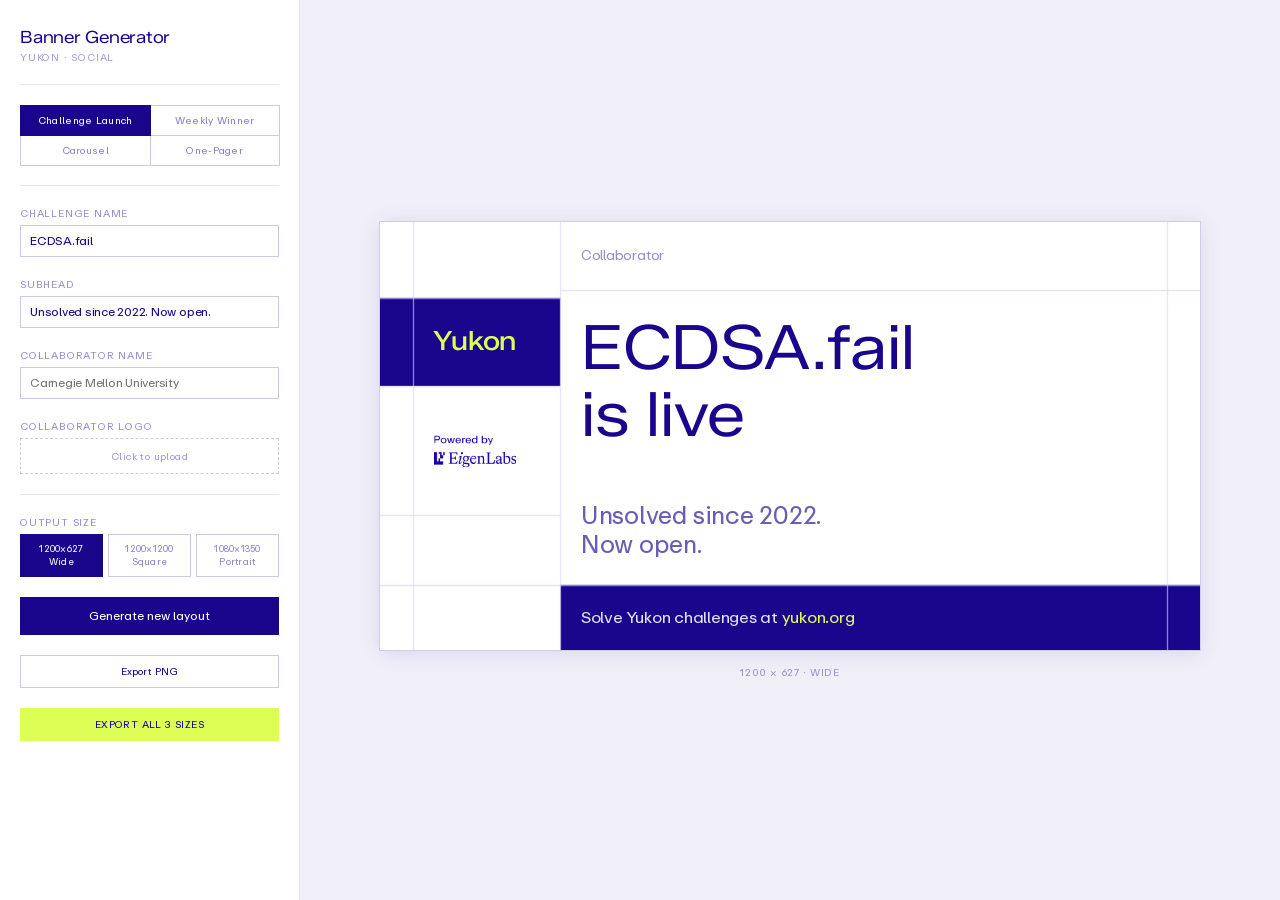
==== commit 03d1c223: "Redesign one-pager to match Figma 1970:172 - Remove compact mode (3-row layout) entirely - Always us" ====
--- a/banner-generator.html
+++ b/banner-generator.html
@@ -1124,13 +1124,12 @@
   ctx.fillStyle = '#1800a6';
   ctx.fillRect(0, 0, canvas.width, canvas.height);
 
-  const compact  = challengeList.length >= 8;
-  const COL_X    = [36, 322, 608, 895];
-  const CELL_W   = 271;
-  const ROW_Y    = compact ? [165, 300, 435] : [165, 376];
-  const CELL_H   = compact ? 121 : 197;
-  const BORDER   = 2;
-  const maxSlots = ROW_Y.length * 4 - 1; // last slot = EigenLabs
+  const COL_X  = [36, 322, 608, 895];
+  const ROW_Y  = [165, 376];
+  const CELL_W = 271;
+  const CELL_H = 197;
+  const BORDER = 2;
+  const MAX_CHALLENGES = 8; // 4 × 2 grid
 
   // Header grid lines
   ctx.strokeStyle = C.grid;
@@ -1139,12 +1138,12 @@
   const gl = (x1, y1, x2, y2) => {
     ctx.beginPath(); ctx.moveTo(x1 * s, y1 * s); ctx.lineTo(x2 * s, y2 * s); ctx.stroke();
   };
-  gl(36,  0,   36,  165);   // left edge of Yukon cell
-  gl(194, 0,   194, 165);   // right edge of Yukon cell
-  gl(36,  120, 194, 120);   // bottom of Yukon cell
-  gl(0,   165, W,   165);   // header / grid separator
-
-  // Right-side decorative lines (from Figma)
+  gl(36,  0,   36,  165);
+  gl(194, 0,   194, 165);
+  gl(36,  120, 194, 120);
+  gl(0,   165, W,   165);
+
+  // Right-side decorative lines
   gl(1164, 157, 1164, 568);
   gl(985,  344, 985,  H);
   gl(985,  487, W,    487);
@@ -1154,59 +1153,53 @@
   ctx.strokeStyle = '#323dd8';
   ctx.lineWidth   = BORDER * s;
 
-  let slot = 0;
-  for (let row = 0; row < ROW_Y.length; row++) {
-    for (let col = 0; col < 4; col++) {
-      const isEigen = (row === ROW_Y.length - 1 && col === 3);
-      const x = COL_X[col], y = ROW_Y[row];
-
-      // Skip empty challenge slots — EigenLabs always draws
-      if (!isEigen && slot >= Math.min(challengeList.length, maxSlots)) continue;
-
-      ctx.strokeRect(
-        (x + BORDER / 2) * s, (y + BORDER / 2) * s,
-        (CELL_W - BORDER) * s, (CELL_H - BORDER) * s
-      );
-
-      if (isEigen) {
-        if (poweredByImg) {
-          const lh = Math.round(CELL_H * 0.45 * s);
-          const lw = Math.round(poweredByImg.naturalWidth * (lh / poweredByImg.naturalHeight));
-          ctx.drawImage(poweredByImg, Math.round((x + CELL_W / 2) * s - lw / 2), Math.round((y + CELL_H / 2) * s - lh / 2), lw, lh);
-        }
-        continue;
-      }
-      const ch = challengeList[slot++];
-      const pad = 20;
-
-      if (compact) {
-        setFont(ctx, 400, 22, F.disp, s);
-        ctx.fillStyle = C.lime; ctx.textAlign = 'left'; ctx.textBaseline = 'middle';
-        let nm = ch.name;
-        const mw = (CELL_W - pad * 2) * s;
-        while (nm.length > 4 && ctx.measureText(nm).width > mw) nm = nm.slice(0, -4) + '…';
-        ctx.fillText(nm, (x + pad) * s, (y + CELL_H / 2) * s);
-      } else {
-        const nsz = 28;
-        setFont(ctx, 400, nsz, F.disp, s);
-        ctx.fillStyle = C.lime; ctx.textAlign = 'left'; ctx.textBaseline = 'alphabetic';
-        let nm = ch.name;
-        const mw = (CELL_W - pad * 2) * s;
-        while (nm.length > 4 && ctx.measureText(nm).width > mw) nm = nm.slice(0, -4) + '…';
-        ctx.fillText(nm, (x + pad) * s, (y + pad + nsz * 0.72) * s);
-
-        const dsz = 20, dlh = dsz * 1.2;
-        setFont(ctx, 400, dsz, F.body, s);
-        ctx.fillStyle = '#b1a4ff';
-        const dLines = wrapText(ctx, ch.description, (CELL_W - pad * 2) * s).slice(0, 2);
-        const dBot   = y + CELL_H - pad;
-        const dFirst = dBot - (dLines.length - 1) * dlh;
-        dLines.forEach((ln, i) => ctx.fillText(ln, (x + pad) * s, (dFirst + i * dlh) * s));
-      }
-    }
-  }
-
-  // Yukon wordmark (top-left header cell)
+  const shown = Math.min(challengeList.length, MAX_CHALLENGES);
+
+  for (let i = 0; i < shown; i++) {
+    const row = Math.floor(i / 4), col = i % 4;
+    const x = COL_X[col], y = ROW_Y[row];
+    const ch = challengeList[i];
+    const pad = 20;
+
+    // Cell border
+    ctx.strokeStyle = '#323dd8';
+    ctx.strokeRect(
+      (x + BORDER / 2) * s, (y + BORDER / 2) * s,
+      (CELL_W - BORDER) * s, (CELL_H - BORDER) * s
+    );
+
+    // Name — top-aligned, wrapped, lime
+    const nsz = 28, nlh = nsz * 1.1;
+    setFont(ctx, 400, nsz, F.disp, s);
+    ctx.fillStyle = C.lime; ctx.textAlign = 'left'; ctx.textBaseline = 'top';
+    const nameLines = wrapText(ctx, ch.name, (CELL_W - pad * 2) * s);
+    nameLines.forEach((ln, li) => {
+      ctx.fillText(ln, (x + pad) * s, (y + pad + li * nlh) * s);
+    });
+
+    // Description — bottom-aligned, max 2 lines, purple
+    const dsz = 20, dlh = dsz * 1.2;
+    setFont(ctx, 400, dsz, F.body, s);
+    ctx.fillStyle = '#b1a4ff'; ctx.textBaseline = 'alphabetic';
+    const dLines = wrapText(ctx, ch.description, (CELL_W - pad * 2) * s).slice(0, 2);
+    const dBot   = y + CELL_H - pad;
+    const dFirst = dBot - (dLines.length - 1) * dlh;
+    dLines.forEach((ln, li) => ctx.fillText(ln, (x + pad) * s, (dFirst + li * dlh) * s));
+  }
+
+  // EigenLabs "Powered by" — in the last slot if a challenge doesn't occupy it
+  if (shown < MAX_CHALLENGES && poweredByImg) {
+    const eRow = Math.floor(shown / 4), eCol = shown % 4;
+    const ex = COL_X[eCol], ey = ROW_Y[eRow];
+    const lh = Math.round(CELL_H * 0.45 * s);
+    const lw = Math.round(poweredByImg.naturalWidth * (lh / poweredByImg.naturalHeight));
+    ctx.drawImage(poweredByImg,
+      Math.round((ex + CELL_W / 2) * s - lw / 2),
+      Math.round((ey + CELL_H / 2) * s - lh / 2),
+      lw, lh);
+  }
+
+  // Yukon wordmark
   setFont(ctx, 500, 28, F.disp, s);
   ctx.fillStyle = C.lime; ctx.textAlign = 'left'; ctx.textBaseline = 'middle';
   ctx.fillText('Yukon', Math.round(55 * s), Math.round(60 * s));
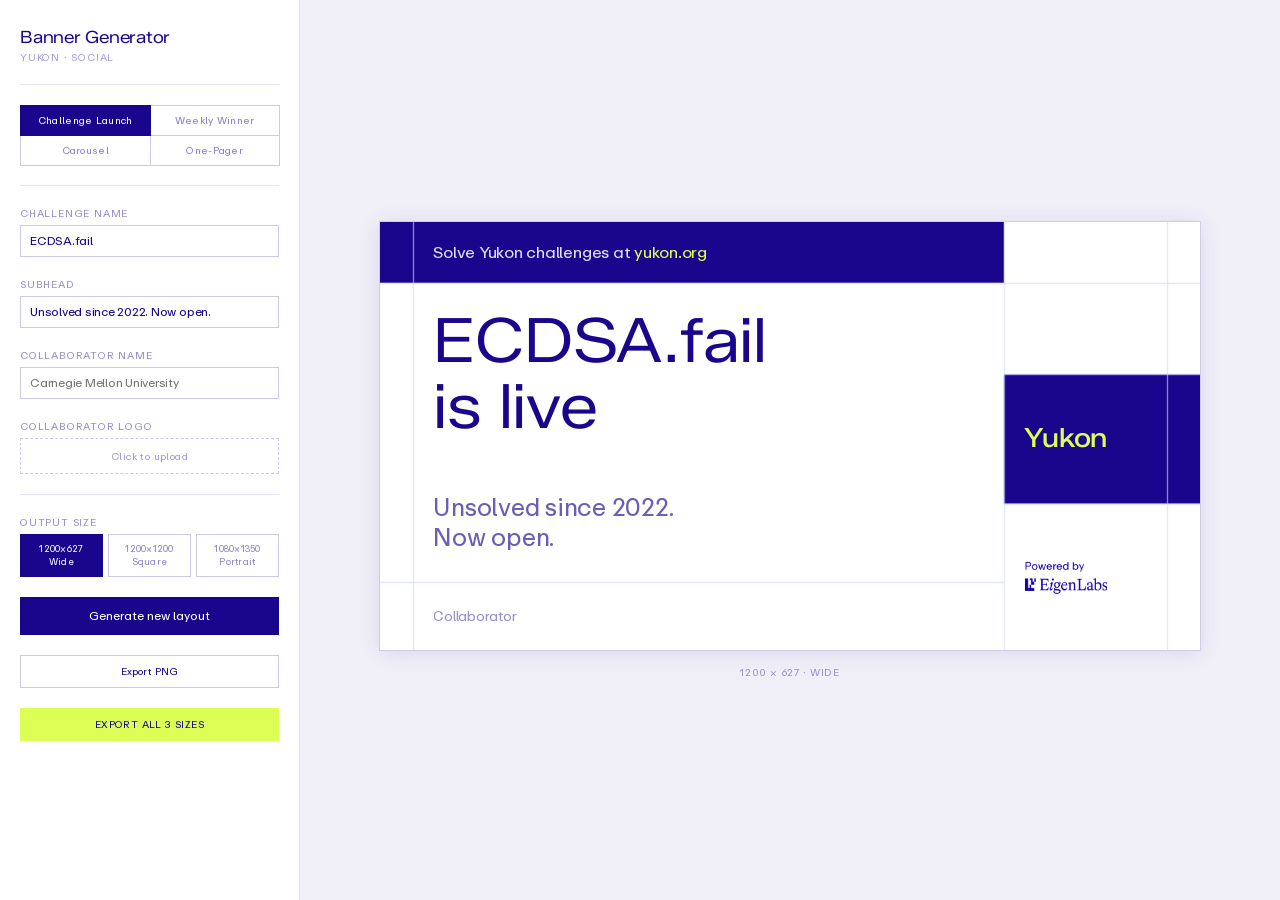
==== commit 3b7931a8: "Remove decorative artifact lines from one-pager Kept only the Yukon header cell box and full-width s" ====
--- a/banner-generator.html
+++ b/banner-generator.html
@@ -1138,16 +1138,10 @@
   const gl = (x1, y1, x2, y2) => {
     ctx.beginPath(); ctx.moveTo(x1 * s, y1 * s); ctx.lineTo(x2 * s, y2 * s); ctx.stroke();
   };
-  gl(36,  0,   36,  165);
-  gl(194, 0,   194, 165);
-  gl(36,  120, 194, 120);
-  gl(0,   165, W,   165);
-
-  // Right-side decorative lines
-  gl(1164, 157, 1164, 568);
-  gl(985,  344, 985,  H);
-  gl(985,  487, W,    487);
-  gl(880,  573, W,    573);
+  gl(36,  0,   36,  165);   // Yukon cell left
+  gl(194, 0,   194, 165);   // Yukon cell right
+  gl(36,  120, 194, 120);   // Yukon cell bottom
+  gl(0,   165, W,   165);   // header / grid separator
 
   // Challenge cells
   ctx.strokeStyle = '#323dd8';
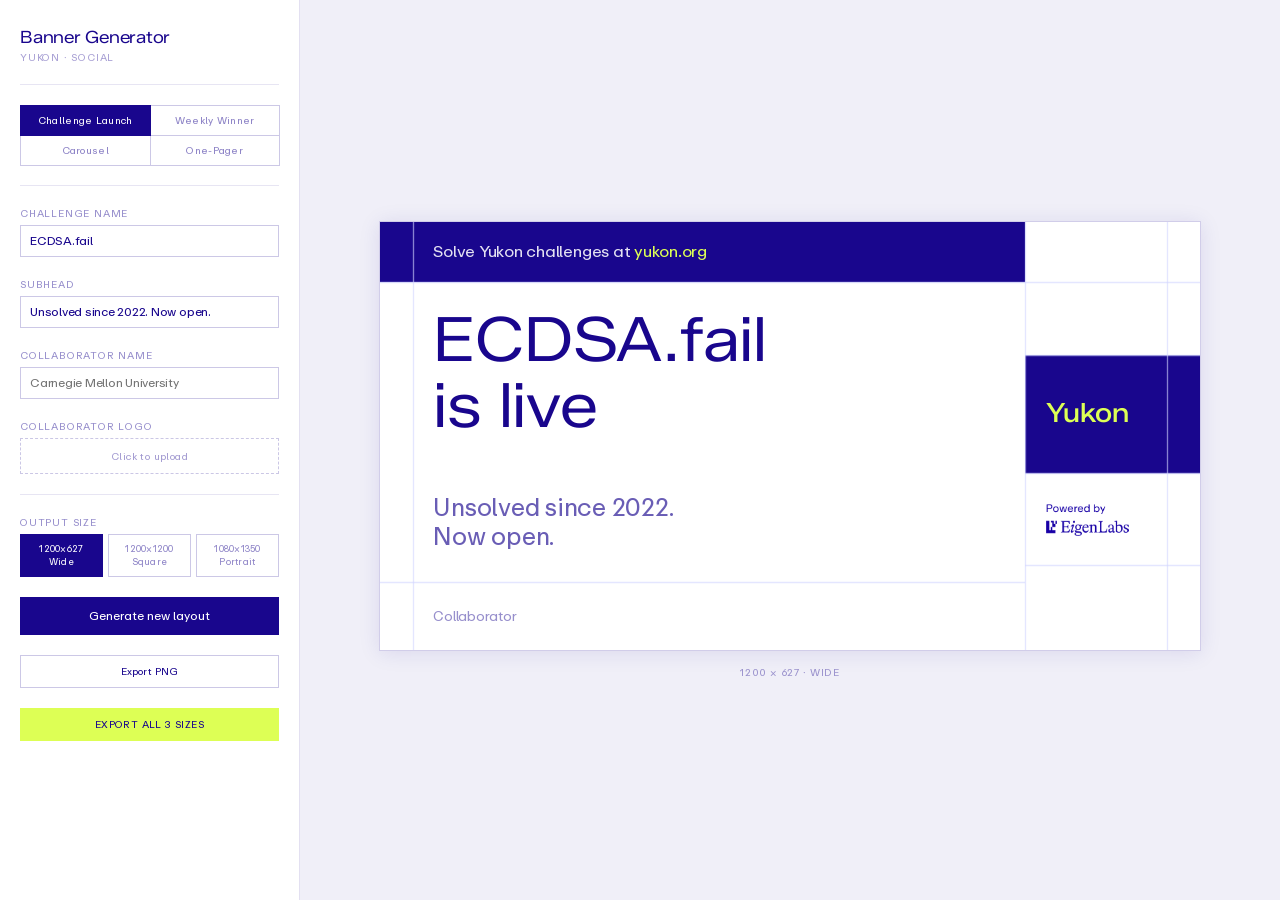
==== commit c65c4af1: "One-pager: fix header cell lines and Yukon centering - Remove full-width horizontal separator line -" ====
--- a/banner-generator.html
+++ b/banner-generator.html
@@ -1132,16 +1132,15 @@
   const MAX_CHALLENGES = 8; // 4 × 2 grid
 
   // Header grid lines
-  ctx.strokeStyle = C.grid;
-  ctx.lineWidth   = 1.95 * s;
+  ctx.strokeStyle = '#323dd8';
+  ctx.lineWidth   = 2 * s;
   ctx.lineCap     = 'square';
   const gl = (x1, y1, x2, y2) => {
     ctx.beginPath(); ctx.moveTo(x1 * s, y1 * s); ctx.lineTo(x2 * s, y2 * s); ctx.stroke();
   };
-  gl(36,  0,   36,  165);   // Yukon cell left
-  gl(194, 0,   194, 165);   // Yukon cell right
+  gl(36,  0,   36,  120);   // Yukon cell left
+  gl(194, 0,   194, 120);   // Yukon cell right
   gl(36,  120, 194, 120);   // Yukon cell bottom
-  gl(0,   165, W,   165);   // header / grid separator
 
   // Challenge cells
   ctx.strokeStyle = '#323dd8';
@@ -1193,10 +1192,10 @@
       lw, lh);
   }
 
-  // Yukon wordmark
-  setFont(ctx, 500, 28, F.disp, s);
-  ctx.fillStyle = C.lime; ctx.textAlign = 'left'; ctx.textBaseline = 'middle';
-  ctx.fillText('Yukon', Math.round(55 * s), Math.round(60 * s));
+  // Yukon wordmark — centered in its cell (x: 36–194, y: 0–120)
+  setFont(ctx, 500, 32, F.disp, s);
+  ctx.fillStyle = C.lime; ctx.textAlign = 'center'; ctx.textBaseline = 'middle';
+  ctx.fillText('Yukon', Math.round(115 * s), Math.round(60 * s));
 
   // Headline
   setFont(ctx, 300, 56, F.disp, s);
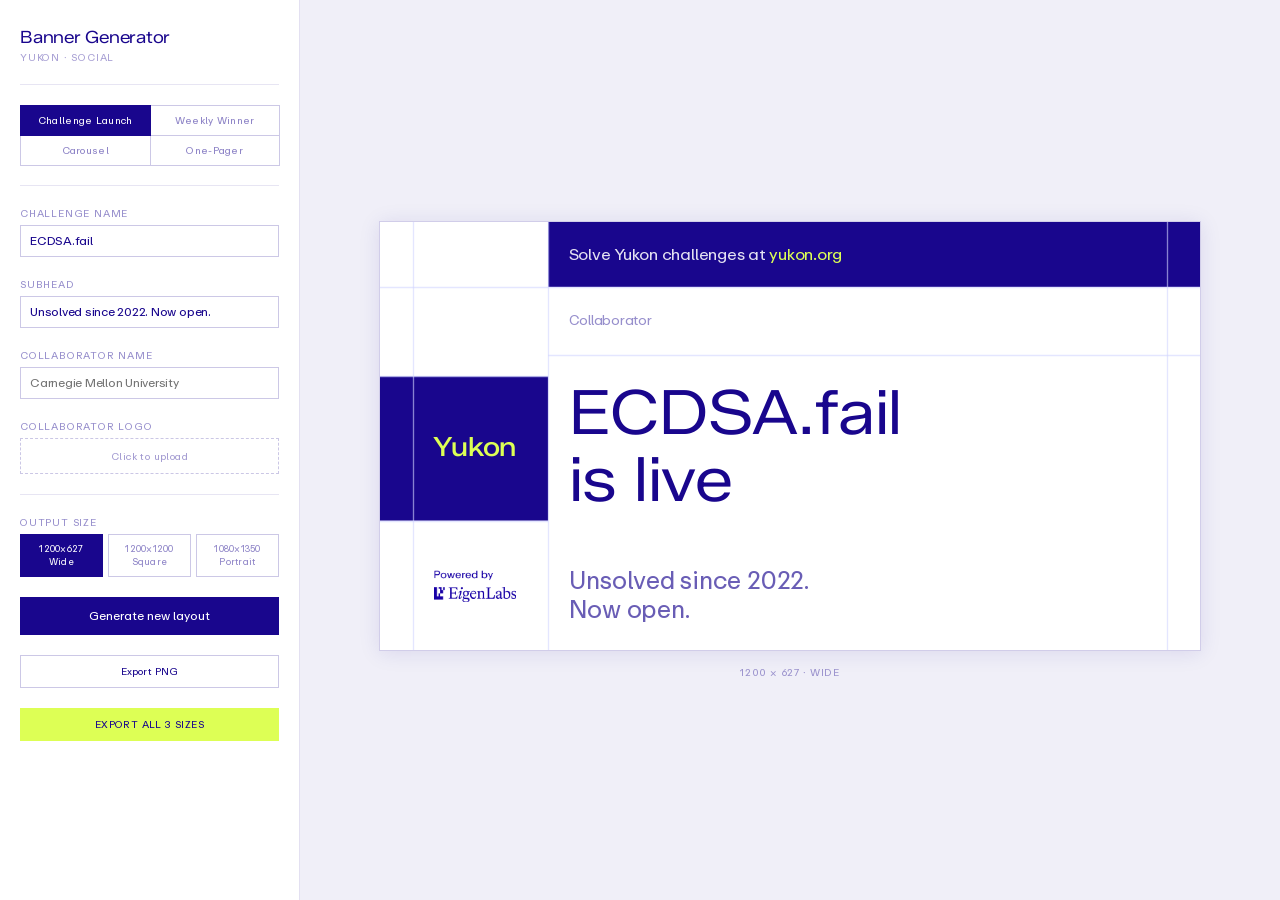
==== commit 15d76843: "Lower Yukon wordmark in header cell (60→72px) Co-Authored-By: Claude Sonnet 4.6 <noreply@anthropic.c" ====
--- a/banner-generator.html
+++ b/banner-generator.html
@@ -1195,7 +1195,7 @@
   // Yukon wordmark — centered in its cell (x: 36–194, y: 0–120)
   setFont(ctx, 500, 32, F.disp, s);
   ctx.fillStyle = C.lime; ctx.textAlign = 'center'; ctx.textBaseline = 'middle';
-  ctx.fillText('Yukon', Math.round(115 * s), Math.round(60 * s));
+  ctx.fillText('Yukon', Math.round(115 * s), Math.round(72 * s));
 
   // Headline
   setFont(ctx, 300, 56, F.disp, s);
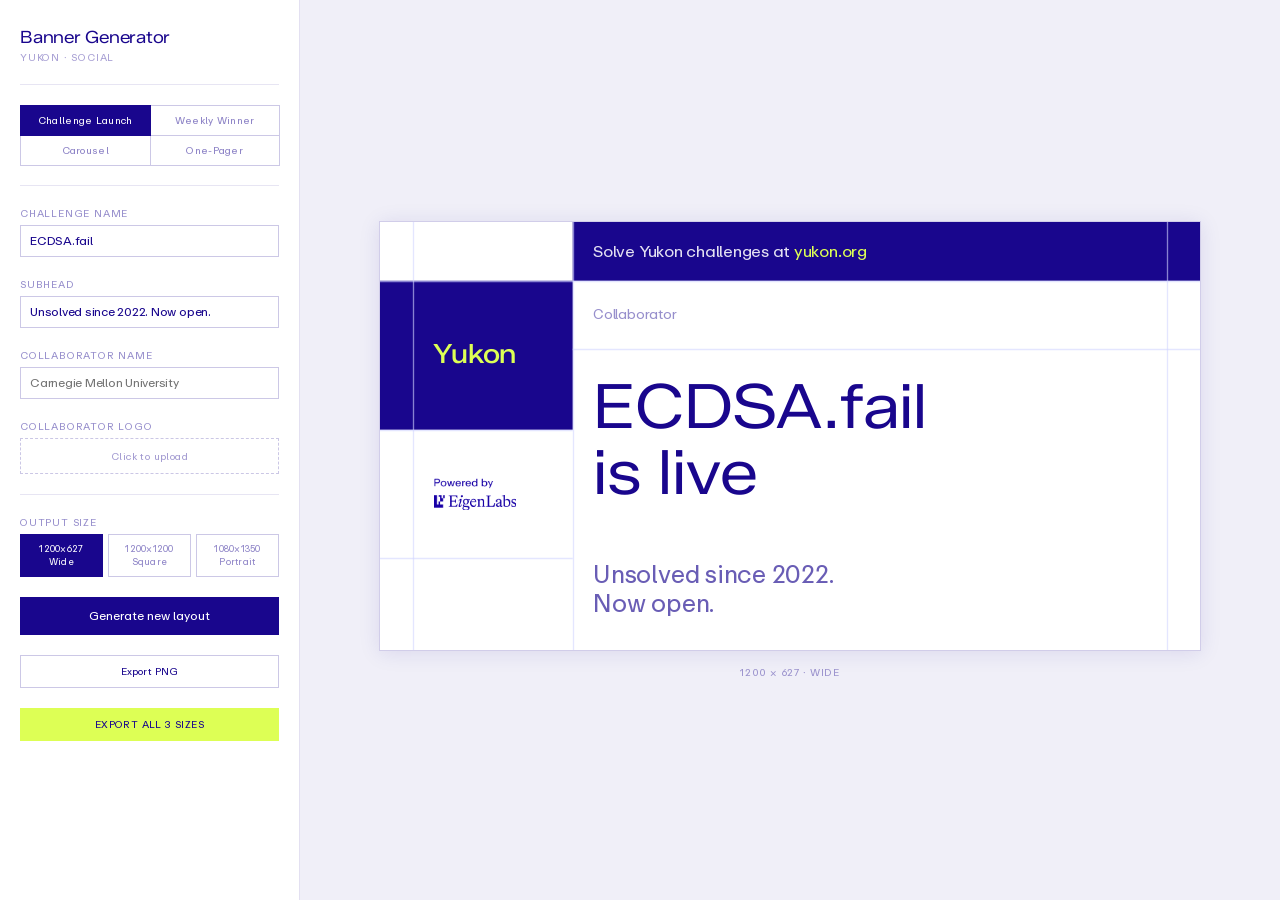
==== commit b7966600: "Export carousel and one-pager at 2× resolution EXPORT_SCALE=4 renders at 4× internally; dl() was dow" ====
--- a/banner-generator.html
+++ b/banner-generator.html
@@ -1289,10 +1289,12 @@
   updatePreviewMeta();
 }
 
-function dl(cv, name) {
+// targetScale: final output scale relative to logical size (1 = native, 2 = 2×, etc.)
+function dl(cv, name, targetScale = 1) {
+  const ratio = EXPORT_SCALE / targetScale;
   const out = document.createElement('canvas');
-  out.width  = Math.round(cv.width  / EXPORT_SCALE);
-  out.height = Math.round(cv.height / EXPORT_SCALE);
+  out.width  = Math.round(cv.width  / ratio);
+  out.height = Math.round(cv.height / ratio);
   out.getContext('2d').drawImage(cv, 0, 0, out.width, out.height);
   const a = document.createElement('a');
   a.download = name; a.href = out.toDataURL('image/png'); a.click();
@@ -1312,10 +1314,10 @@
     const lbl = carouselFrameIdx === 0 ? '00-intro'
               : carouselFrameIdx > challenges.length ? `${String(challenges.length + 1).padStart(2, '0')}-end`
               : String(carouselFrameIdx).padStart(2, '0');
-    dl(cv, `yukon-carousel-${lbl}.png`);
+    dl(cv, `yukon-carousel-${lbl}.png`, 2);
   } else if (activeMode === 'onepager') {
     renderOnePager(cv, challenges, EXPORT_SCALE);
-    dl(cv, 'yukon-onepager.png');
+    dl(cv, 'yukon-onepager.png', 2);
   }
 }
 
@@ -1328,7 +1330,7 @@
       const lbl = i === 0 ? '00-intro'
                 : i === total - 1 ? `${String(total - 1).padStart(2, '0')}-end`
                 : String(i).padStart(2, '0');
-      dl(cv, `yukon-carousel-${lbl}.png`);
+      dl(cv, `yukon-carousel-${lbl}.png`, 2);
       await new Promise(r => setTimeout(r, 80));
     }
     return;
@@ -1336,7 +1338,7 @@
   if (activeMode === 'onepager') {
     const cv = document.createElement('canvas');
     renderOnePager(cv, challenges, EXPORT_SCALE);
-    dl(cv, 'yukon-onepager.png');
+    dl(cv, 'yukon-onepager.png', 2);
     return;
   }
   for (const szId of ['wide', 'square', 'portrait']) {
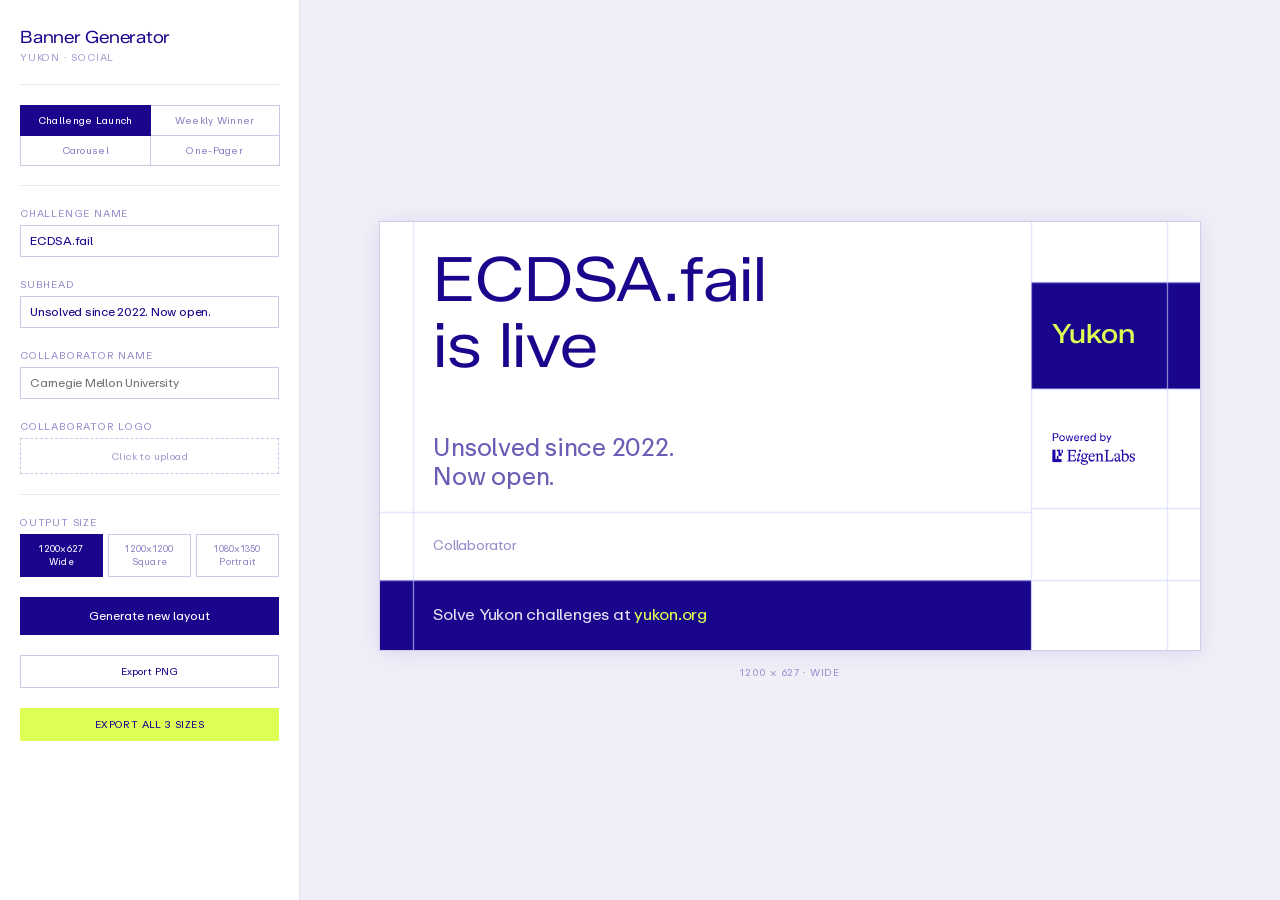
==== commit d8cdfe6d: "Replace carousel EigenLabs lockup PNG with vector SVG from Figma - Download clean SVG from Figma nod" ====
--- a/banner-generator.html
+++ b/banner-generator.html
@@ -278,6 +278,7 @@
 let collabImg        = null;
 let eigenImg         = null;
 let poweredByImg     = null;
+let eigenLabsSvg     = null;
 let currentLayout    = null;
 let fontsReady       = false;
 let challenges       = [];
@@ -1033,11 +1034,14 @@
     seg(844, 907, 844, H);      // right V stub (bottom strip)
   }
 
-  // "Powered by EigenLabs" lockup — top-left zone (0–197)
-  if (poweredByImg) {
-    const lh = Math.round(78 * s);
-    const lw = Math.round(poweredByImg.naturalWidth * (lh / poweredByImg.naturalHeight));
-    ctx.drawImage(poweredByImg, Math.round(45 * s), Math.round(90 * s), lw, lh);
+  // "Powered by EigenLabs" lockup — positions from Figma 1966:4668/4669/4670
+  setFont(ctx, 400, 18, F.body, s);
+  ctx.fillStyle = C.white; ctx.textAlign = 'center'; ctx.textBaseline = 'middle';
+  ctx.fillText('Powered by', Math.round(96.94 * s), Math.round(103.1 * s));
+  if (eigenLabsSvg) {
+    ctx.drawImage(eigenLabsSvg,
+      Math.round(45.55 * s), Math.round(128.36 * s),
+      Math.round(211.421 * s), Math.round(39.291 * s));
   }
 
   if (type === 'intro') {
@@ -1470,11 +1474,17 @@
 eigenImg.onload  = () => rerender();
 eigenImg.src = encodeURI('Yukon Social Tool/eigenlabs lockup.png');
 
-// Load "Powered by" combined lockup (used in winner banners)
+// Load "Powered by" combined lockup (used in winner banners + one-pager)
 poweredByImg = new Image();
 poweredByImg.onerror = () => { poweredByImg = null; rerender(); };
 poweredByImg.onload  = () => rerender();
 poweredByImg.src = encodeURI('Yukon Social Tool/Poweredby white.png');
+
+// Load EigenLabs vector lockup SVG (used in carousel frames)
+eigenLabsSvg = new Image();
+eigenLabsSvg.onerror = () => { eigenLabsSvg = null; rerender(); };
+eigenLabsSvg.onload  = () => rerender();
+eigenLabsSvg.src = encodeURI('Yukon Social Tool/eigenlabs-lockup.svg');
 
 // Live challenge fetch from yukon.org via /api/challenges (Vercel serverless)
 function setChallengeStatus(msg, isError) {
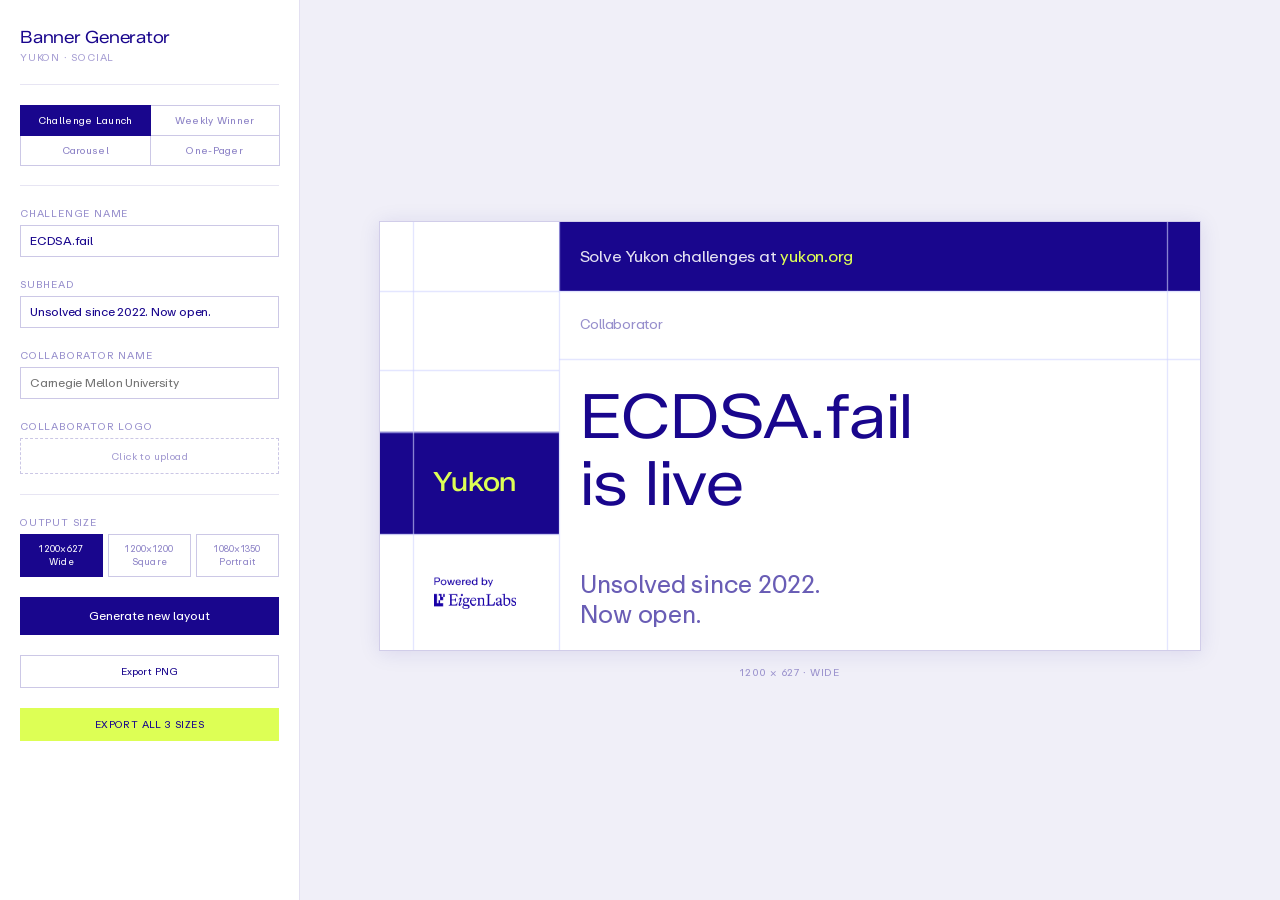
==== commit e28a5f16: "Add 1080×1350 portrait option to carousel - New state: carouselSize ('square'|'portrait'), toggled v" ====
--- a/banner-generator.html
+++ b/banner-generator.html
@@ -208,6 +208,13 @@
     <div style="font-size:11px;color:rgba(25,6,141,0.6);line-height:1.5;">
       <span id="carouselCount">—</span>
     </div>
+    <div>
+      <label style="font-size:10px;color:rgba(25,6,141,0.5);display:block;margin-bottom:5px;">Size</label>
+      <div style="display:flex;gap:0;">
+        <button id="cszSquare"   class="size-btn on"  onclick="setCarouselSize('square')"   style="flex:1;font-size:10px;padding:7px 4px;">1080×1080<br>Square</button>
+        <button id="cszPortrait" class="size-btn"     onclick="setCarouselSize('portrait')" style="flex:1;font-size:10px;padding:7px 4px;">1080×1350<br>Portrait</button>
+      </div>
+    </div>
     <div style="display:flex;align-items:center;gap:6px;">
       <button class="btn-out" onclick="carouselPrev()" style="padding:7px 14px;font-size:13px;">←</button>
       <span id="carouselFrameLabel" style="flex:1;text-align:center;font-size:10px;color:rgba(25,6,141,0.5);line-height:1.4;"></span>
@@ -283,6 +290,7 @@
 let fontsReady       = false;
 let challenges       = [];
 let carouselFrameIdx = 0;
+let carouselSize     = 'square'; // 'square' (1080×1080) | 'portrait' (1080×1350)
 
 // ── Randomisation helpers ─────────────────────────────────────────────────────
 const rnd    = (a, b) => a + Math.random() * (b - a);
@@ -1003,9 +1011,19 @@
   }
 }
 
-// ── Carousel renderer (1080×1080) ────────────────────────────────────────────
-function renderCarouselFrame(canvas, type, challenge, frameNum, total, s) {
-  const W = 1080, H = 1080;
+// ── Carousel renderer ─────────────────────────────────────────────────────────
+// size: 'square' (1080×1080) | 'portrait' (1080×1350)
+function renderCarouselFrame(canvas, type, challenge, frameNum, total, s, size) {
+  const W        = 1080;
+  const H        = size === 'portrait' ? 1350 : 1080;
+  const TOP_ZONE = 197;
+  const BOT_H    = 173;
+  const MAIN_BOT = H - BOT_H;
+  const MAIN_H   = MAIN_BOT - TOP_ZONE;
+  const SC       = MAIN_H / 710;
+  const my = (y) => TOP_ZONE + (y - TOP_ZONE) * SC;
+  const footCY   = MAIN_BOT + BOT_H / 2;
+
   canvas.width  = Math.round(W * s);
   canvas.height = Math.round(H * s);
   const ctx = canvas.getContext('2d');
@@ -1013,7 +1031,6 @@
   ctx.fillStyle = '#1800a6';
   ctx.fillRect(0, 0, canvas.width, canvas.height);
 
-  // Grid lines
   const seg = (x1, y1, x2, y2) => {
     ctx.beginPath();
     ctx.moveTo(Math.round(x1 * s) + 0.5, Math.round(y1 * s) + 0.5);
@@ -1024,17 +1041,16 @@
   ctx.lineWidth   = 1.95 * s;
   ctx.lineCap     = 'square';
 
-  seg(0, 197, W, 197);  // H-line top of main zone
-  seg(0, 907, W, 907);  // H-line bottom of main zone
+  seg(0, TOP_ZONE, W, TOP_ZONE);
+  seg(0, MAIN_BOT, W, MAIN_BOT);
 
   if (type === 'challenge') {
-    seg(844, 0, 844, H);        // full-height V divider
+    seg(844, 0, 844, H);
   } else {
-    seg(296, 0,   296, 907);    // left V (intro/end, top half)
-    seg(844, 907, 844, H);      // right V stub (bottom strip)
-  }
-
-  // "Powered by EigenLabs" lockup — positions from Figma 1966:4668/4669/4670
+    seg(296, 0,        296, MAIN_BOT);
+    seg(844, MAIN_BOT, 844, H);
+  }
+
   setFont(ctx, 400, 18, F.body, s);
   ctx.fillStyle = C.white; ctx.textAlign = 'center'; ctx.textBaseline = 'middle';
   ctx.fillText('Powered by', Math.round(96.94 * s), Math.round(103.1 * s));
@@ -1046,27 +1062,25 @@
 
   if (type === 'intro') {
     setFont(ctx, 400, 90, F.disp, s); ctx.fillStyle = C.lime;
-    drawTextBlock(ctx, 'The problems worth solving, open to everyone.', 368, 462.5, 712, 90, 1.1, s);
+    drawTextBlock(ctx, 'The problems worth solving, open to everyone.', 368, my(462.5), 712, 90, 1.1, s);
 
     setFont(ctx, 400, 36, F.body, s); ctx.fillStyle = C.white;
-    drawTextBlock(ctx, 'Open problems. Verified progress. Bring your agents.', 368, 767, 537, 36, 1.4, s);
+    drawTextBlock(ctx, 'Open problems. Verified progress. Bring your agents.', 368, my(767), 537, 36, 1.4, s);
 
     setFont(ctx, 500, 36, F.disp, s); ctx.fillStyle = C.lime;
     ctx.textAlign = 'left'; ctx.textBaseline = 'middle';
-    ctx.fillText('Yukon', Math.round(905 * s), Math.round(993.5 * s));
-    carouselCTA(ctx, 51, 993.5, s);
+    ctx.fillText('Yukon', Math.round(905 * s), Math.round(footCY * s));
+    carouselCTA(ctx, 51, footCY, s);
 
   } else if (type === 'challenge') {
-    // Replace hyphens with spaces so slug-style names wrap naturally
     const displayName = challenge.name.replace(/-/g, ' ');
     const { sz: nameSz } = fitText(ctx, displayName, 400, F.disp, 90, 52, 749, 2, s);
     setFont(ctx, 400, nameSz, F.disp, s); ctx.fillStyle = C.lime;
-    drawTextBlock(ctx, displayName, 69, 431.5, 749, nameSz, 1.1, s);
+    drawTextBlock(ctx, displayName, 69, my(431.5), 749, nameSz, 1.1, s);
 
     setFont(ctx, 400, 33, F.body, s); ctx.fillStyle = C.white;
-    drawTextBlock(ctx, challenge.description, 69, 656, 622, 33, 1.4, s);
-
-    // Challenge counter top-right (x=844–1080, y=0–197)
+    drawTextBlock(ctx, challenge.description, 69, my(656), 622, 33, 1.4, s);
+
     setFont(ctx, 400, 24, F.disp, s);
     ctx.textAlign = 'left'; ctx.textBaseline = 'alphabetic';
     const cl = 875, l1y = (109 + 24 * 0.72), l2y = l1y + 24 * 1.4;
@@ -1083,19 +1097,19 @@
 
     setFont(ctx, 500, 36, F.disp, s); ctx.fillStyle = C.lime;
     ctx.textAlign = 'left'; ctx.textBaseline = 'middle';
-    ctx.fillText('Yukon', Math.round(69 * s), Math.round(993.5 * s));
-
-  } else { // end
+    ctx.fillText('Yukon', Math.round(69 * s), Math.round(footCY * s));
+
+  } else {
     setFont(ctx, 400, 90, F.disp, s); ctx.fillStyle = C.lime;
-    drawTextBlock(ctx, 'Every result verified before it counts.', 368, 473, 651, 90, 1.05, s);
+    drawTextBlock(ctx, 'Every result verified before it counts.', 368, my(473), 651, 90, 1.05, s);
 
     setFont(ctx, 400, 36, F.body, s); ctx.fillStyle = C.white;
-    drawTextBlock(ctx, 'Bring your hardest problem, or bring your agents to one of ours.', 368, 750, 598, 36, 1.2, s);
+    drawTextBlock(ctx, 'Bring your hardest problem, or bring your agents to one of ours.', 368, my(750), 598, 36, 1.2, s);
 
     setFont(ctx, 500, 36, F.disp, s); ctx.fillStyle = C.lime;
     ctx.textAlign = 'left'; ctx.textBaseline = 'middle';
-    ctx.fillText('Yukon', Math.round(905 * s), Math.round(993.5 * s));
-    carouselCTA(ctx, 51, 993.5, s);
+    ctx.fillText('Yukon', Math.round(905 * s), Math.round(footCY * s));
+    carouselCTA(ctx, 51, footCY, s);
   }
 }
 
@@ -1104,18 +1118,26 @@
   setFont(ctx, 400, sz, F.body, s);
   ctx.textBaseline = 'middle'; ctx.textAlign = 'left';
   ctx.fillStyle = C.white;
-  ctx.fillText('Solve Yukon',  lx * s, cy * s - lhPx / 2);
+  ctx.fillText('Solve Yukon', lx * s, cy * s - lhPx / 2);
   const pre = 'challenges at ';
   ctx.fillText(pre, lx * s, cy * s + lhPx / 2);
   ctx.fillStyle = '#b1a4ff';
   ctx.fillText('yukon.org', lx * s + ctx.measureText(pre).width, cy * s + lhPx / 2);
 }
 
-function renderCarouselFromIdx(canvas, idx, s) {
+function renderCarouselFromIdx(canvas, idx, s, size) {
+  size = size || carouselSize;
   const total = challenges.length;
-  if (idx === 0)           renderCarouselFrame(canvas, 'intro',     null,                 0,   total, s);
-  else if (idx > total)    renderCarouselFrame(canvas, 'end',       null,                 0,   total, s);
-  else                     renderCarouselFrame(canvas, 'challenge', challenges[idx - 1], idx, total, s);
+  if (idx === 0)        renderCarouselFrame(canvas, 'intro',     null,                 0,   total, s, size);
+  else if (idx > total) renderCarouselFrame(canvas, 'end',       null,                 0,   total, s, size);
+  else                  renderCarouselFrame(canvas, 'challenge', challenges[idx - 1], idx, total, s, size);
+}
+
+function setCarouselSize(sz) {
+  carouselSize = sz;
+  document.getElementById('cszSquare').classList.toggle('on',   sz === 'square');
+  document.getElementById('cszPortrait').classList.toggle('on', sz === 'portrait');
+  rerender();
 }
 
 // ── One-Pager renderer (1200×627) ────────────────────────────────────────────
@@ -1249,7 +1271,8 @@
   const el = document.getElementById('pmeta');
   if (activeMode === 'carousel') {
     const total = challenges.length + 2;
-    el.textContent = `1080 × 1080 · Carousel · Frame ${carouselFrameIdx + 1} of ${total}`;
+    const dim = carouselSize === 'portrait' ? '1080 × 1350' : '1080 × 1080';
+    el.textContent = `${dim} · Carousel · Frame ${carouselFrameIdx + 1} of ${total}`;
   } else if (activeMode === 'onepager') {
     const n = challenges.length;
     el.textContent = `1200 × 627 · One-Pager · ${n} challenge${n !== 1 ? 's' : ''}${n >= 8 ? ' (compact)' : ''}`;
@@ -1269,7 +1292,7 @@
     renderWinnerBanner(cv, activeSz, getWinnerContent(), previewScale(activeSz));
   } else if (activeMode === 'carousel') {
     currentLayout = null;
-    renderCarouselFromIdx(cv, carouselFrameIdx, previewScaleDim(1080, 1080));
+    renderCarouselFromIdx(cv, carouselFrameIdx, previewScaleDim(1080, carouselSize === 'portrait' ? 1350 : 1080));
   } else if (activeMode === 'onepager') {
     currentLayout = null;
     renderOnePager(cv, challenges, previewScaleDim(1200, 627));
@@ -1286,7 +1309,7 @@
   } else if (activeMode === 'winner') {
     renderWinnerBanner(cv, activeSz, getWinnerContent(), previewScale(activeSz));
   } else if (activeMode === 'carousel') {
-    renderCarouselFromIdx(cv, carouselFrameIdx, previewScaleDim(1080, 1080));
+    renderCarouselFromIdx(cv, carouselFrameIdx, previewScaleDim(1080, carouselSize === 'portrait' ? 1350 : 1080));
   } else if (activeMode === 'onepager') {
     renderOnePager(cv, challenges, previewScaleDim(1200, 627));
   }
@@ -1318,7 +1341,8 @@
     const lbl = carouselFrameIdx === 0 ? '00-intro'
               : carouselFrameIdx > challenges.length ? `${String(challenges.length + 1).padStart(2, '0')}-end`
               : String(carouselFrameIdx).padStart(2, '0');
-    dl(cv, `yukon-carousel-${lbl}.png`, 2);
+    const szTag = carouselSize === 'portrait' ? '-portrait' : '';
+    dl(cv, `yukon-carousel${szTag}-${lbl}.png`, 2);
   } else if (activeMode === 'onepager') {
     renderOnePager(cv, challenges, EXPORT_SCALE);
     dl(cv, 'yukon-onepager.png', 2);
@@ -1328,13 +1352,14 @@
 async function exportAll() {
   if (activeMode === 'carousel') {
     const total = challenges.length + 2;
+    const szTag = carouselSize === 'portrait' ? '-portrait' : '';
     for (let i = 0; i < total; i++) {
       const cv = document.createElement('canvas');
       renderCarouselFromIdx(cv, i, EXPORT_SCALE);
       const lbl = i === 0 ? '00-intro'
                 : i === total - 1 ? `${String(total - 1).padStart(2, '0')}-end`
                 : String(i).padStart(2, '0');
-      dl(cv, `yukon-carousel-${lbl}.png`, 2);
+      dl(cv, `yukon-carousel${szTag}-${lbl}.png`, 2);
       await new Promise(r => setTimeout(r, 80));
     }
     return;
